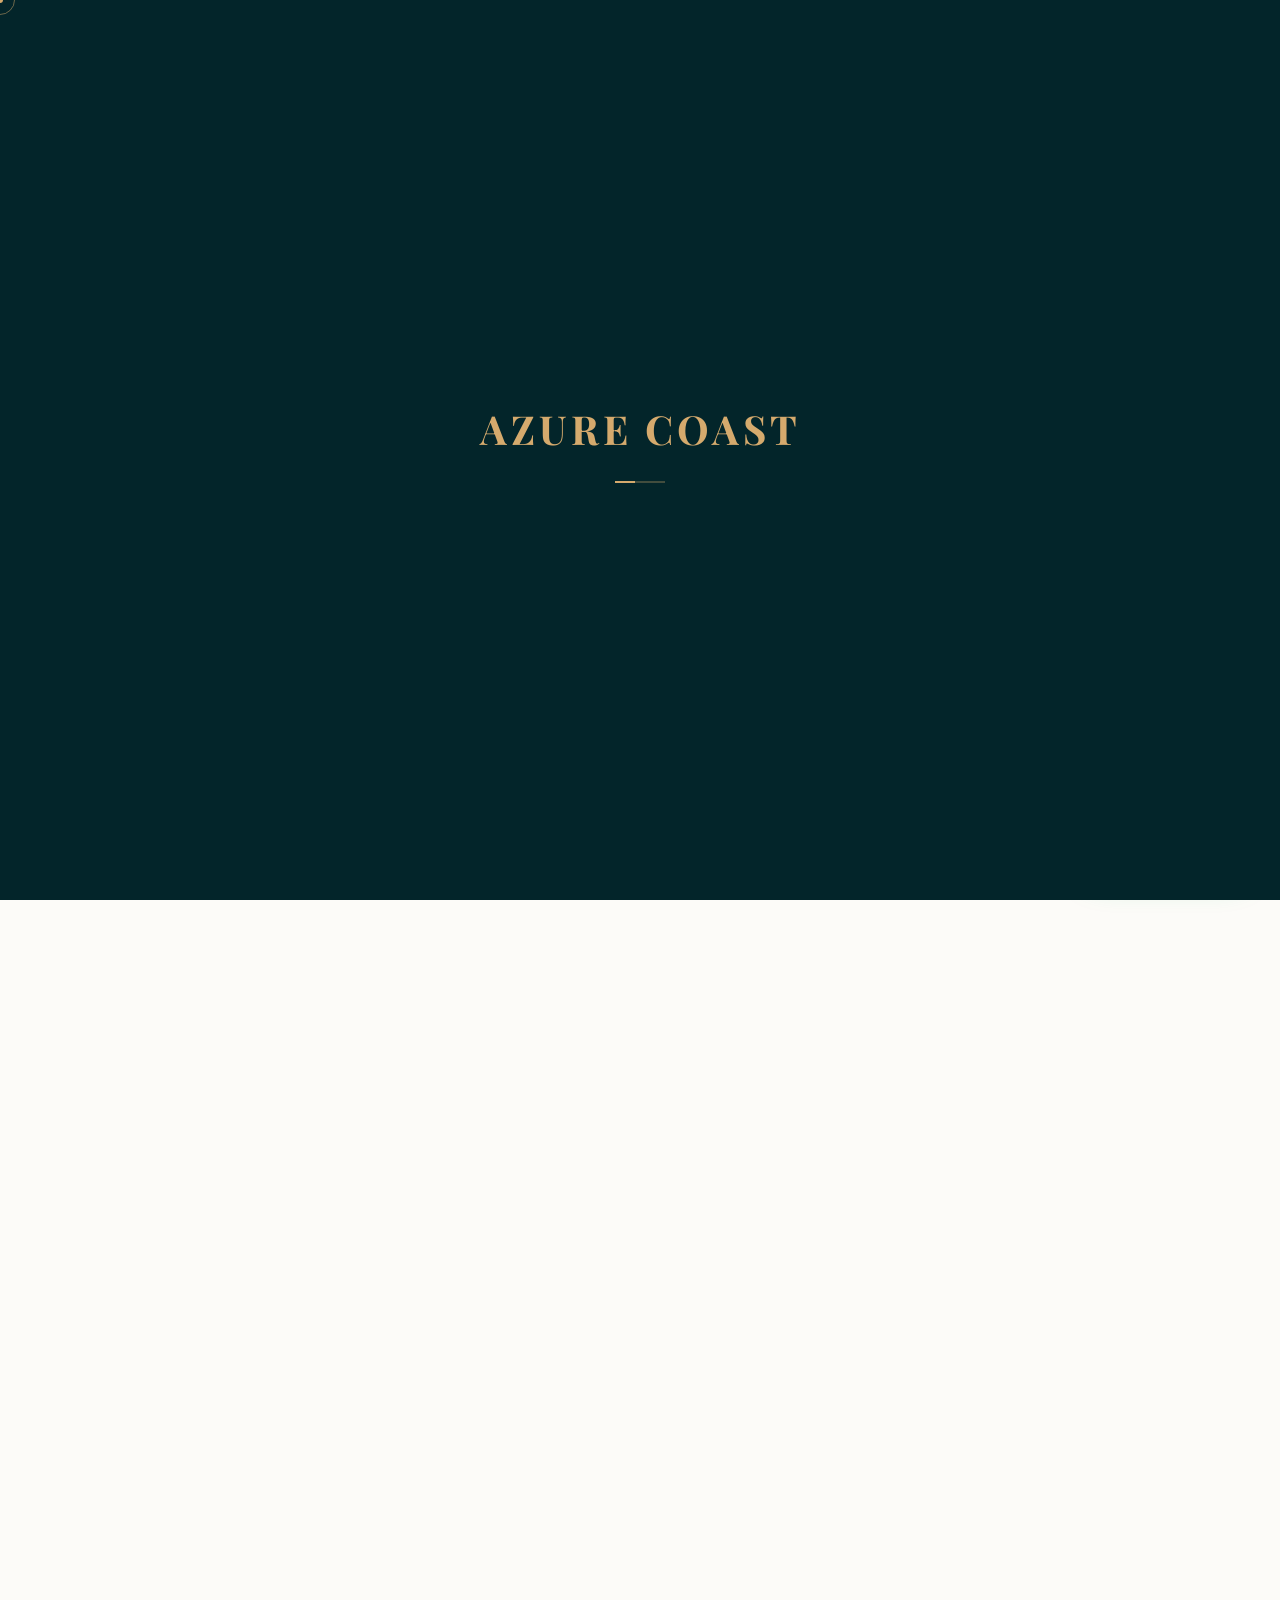
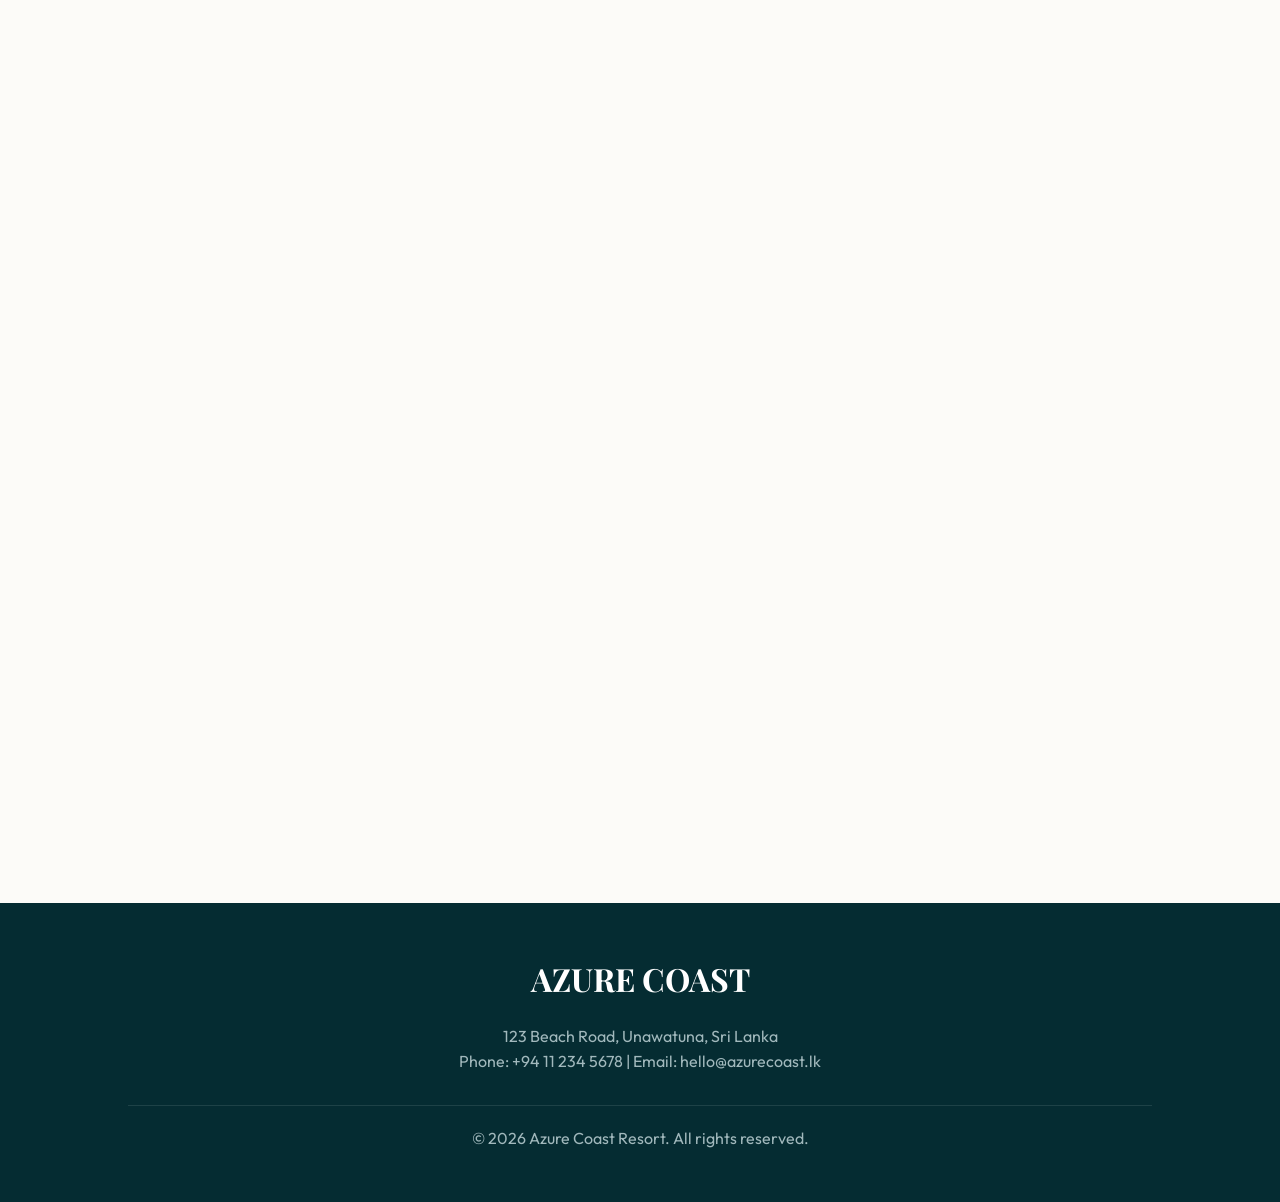
==== index.html @ c419aaee "Initialize with static files at root" ====
<!DOCTYPE html>
<html lang="en">

<head>
    <meta charset="UTF-8">
    <meta name="viewport" content="width=device-width, initial-scale=1.0">
    <title>Azure Coast Resort | Luxury Beach Hotel Sri Lanka | Best Resort in Unawatuna</title>
    <meta name="description"
        content="Experience ultimate luxury at Azure Coast Resort, a premier beach hotel in Sri Lanka. Stunning ocean views, fine dining, and world-class hospitality in Unawatuna. Book your dream vacation today.">
    <meta name="keywords"
        content="beach hotel Sri Lanka, luxury resort Unawatuna, Sri Lanka beach holiday, Azure Coast Resort, boutique hotel Sri Lanka, best hotel near Galle">
    <link rel="canonical" href="https://azurecoast.lk/index.html">

    <!-- Open Graph / Facebook -->
    <meta property="og:type" content="website">
    <meta property="og:url" content="https://azurecoast.lk/">
    <meta property="og:title" content="Azure Coast Resort | Luxury Beach Hotel Sri Lanka">
    <meta property="og:description"
        content="Experience ultimate luxury at Azure Coast Resort. Stunning ocean views, fine dining, and world-class hospitality in Unawatuna.">
    <meta property="og:image" content="https://azurecoast.lk/images/hero.png">

    <!-- Twitter -->
    <meta property="twitter:card" content="summary_large_image">
    <meta property="twitter:url" content="https://azurecoast.lk/">
    <meta property="twitter:title" content="Azure Coast Resort | Luxury Beach Hotel Sri Lanka">
    <meta property="twitter:description"
        content="Experience ultimate luxury at Azure Coast Resort. Stunning ocean views, fine dining, and world-class hospitality in Unawatuna.">
    <meta property="twitter:image" content="https://azurecoast.lk/images/hero.png">

    <link rel="stylesheet" href="css/index.css">

    <!-- Structured Data (JSON-LD) -->
    <script type="application/ld+json">
    {
      "@context": "https://schema.org",
      "@type": "Hotel",
      "name": "Azure Coast Resort",
      "description": "A premier luxury beach hotel in Unawatuna, Sri Lanka offering stunning ocean views and world-class dining.",
      "image": "https://azurecoast.lk/images/hero.png",
      "address": {
        "@type": "PostalAddress",
        "streetAddress": "123 Beach Road",
        "addressLocality": "Unawatuna",
        "addressRegion": "South",
        "postalCode": "80600",
        "addressCountry": "LK"
      },
      "geo": {
        "@type": "GeoCoordinates",
        "latitude": 6.0142,
        "longitude": 80.2486
      },
      "url": "https://azurecoast.lk",
      "telephone": "+94112345678",
      "starRating": {
        "@type": "Rating",
        "ratingValue": "5"
      }
    }
    </script>
</head>

<body>
    <!-- Premium Preloader -->
    <div id="preloader"
        style="position: fixed; top: 0; left: 0; width: 100%; height: 100%; background: var(--primary); z-index: 9999; display: flex; justify-content: center; align-items: center; transition: opacity 0.8s ease-out;">
        <div style="text-align: center;">
            <h2 class="serif"
                style="color: var(--secondary); font-size: 2.5rem; letter-spacing: 4px; animation: pulse 2s infinite;">
                AZURE COAST</h2>
            <div
                style="width: 50px; height: 2px; background: rgba(213, 170, 109, 0.3); margin: 20px auto; position: relative; overflow: hidden;">
                <div
                    style="position: absolute; top: 0; left: 0; height: 100%; width: 20px; background: var(--secondary); animation: slide 1.5s infinite ease-in-out;">
                </div>
            </div>
        </div>
    </div>

    <!-- Custom Cursor -->
    <div class="cursor-dot"></div>
    <div class="cursor-outline"></div>

    <nav id="navbar">
        <a href="index.html" class="logo">AZURE COAST</a>
        <ul class="nav-links">
            <li><a href="index.html">Home</a></li>
            <li><a href="index.html#about">About</a></li>
            <li><a href="rooms.html">Rooms</a></li>
            <li><a href="menu.html">Dining</a></li>
            <li><a href="index.html#gallery">Gallery</a></li>
            <li><a href="index.html#reviews">Reviews</a></li>
            <li><a href="index.html#faq">FAQ</a></li>
            <li><a href="index.html#contact">Contact</a></li>
        </ul>
        <div class="menu-btn">
            <span></span>
            <span></span>
            <span></span>
        </div>
        <a href="#contact" class="btn btn-primary" style="padding: 10px 25px; font-size: 0.8rem;">Book Now</a>
    </nav>

    <section id="home" class="hero">
        <p>Welcome to Paradise</p>
        <h1>Unforgettable Sri Lankan Escape</h1>
        <p>Discover the perfect blend of modern luxury and tropical serenity on the pristine shores of the Indian Ocean.
        </p>
        <div class="hero-btns">
            <a href="#about" class="btn btn-primary btn-pulse">Explore More</a>
        </div>
    </section>

    <!-- Special Offers Section -->
    <section id="offers-section" style="background: white; display: none;">
        <div class="section-title">
            <h2>Exclusive Packages</h2>
            <p style="color:var(--secondary); font-weight:600; text-transform:uppercase; letter-spacing:2px;">Special
                deals for your perfect stay</p>
        </div>
        <div id="dynamic-offers"
            style="display: grid; grid-template-columns: repeat(auto-fit, minmax(300px, 1fr)); gap: 30px;">
            <!-- Offers loaded via JS -->
        </div>
    </section>

    <section id="about" class="reveal">
        <div class="section-title">
            <p>Our Story</p>
            <h2>Bespoke Coastal Luxury</h2>
        </div>
        <div class="about-grid">
            <div class="about-image reveal-left">
                <img src="images/hero.png" alt="Azure Coast Resort Exterior" class="hover-scale">
            </div>
            <div class="about-content reveal-right">
                <h3>A Sanctuary of Calm</h3>
                <p>Nestled along the golden sands of Sri Lanka's southern coastline, Azure Coast Resort offers a unique
                    escape where every moment is curated for your comfort. From our infinity pools that merge with the
                    horizon to our world-class spa treatments, we redefine the tropical getaway.</p>
                <br>
                <p>Whether you're seeking a romantic retreat or a family adventure, our resort provides the perfect
                    backdrop for memories that last a lifetime.</p>
                <br>
                <a href="#" class="btn btn-primary">Learn Our History</a>
            </div>
        </div>
    </section>

    <section id="rooms" class="reveal" style="background: #fdfaf7;">
        <div class="section-title">
            <p>Your Private Oasis</p>
            <h2>Luxury Accommodations</h2>
        </div>
        <div class="rooms-container" id="dynamic-rooms">
            <div class="room-card">
                <div class="room-img" style="background-image: url('images/suite.png');"></div>
                <div class="room-info">
                    <span class="room-price">From $250 / Night</span>
                    <h4>Ocean View Suite</h4>
                    <p>Wake up to panoramic views of the Indian Ocean from your private balcony.</p>
                    <br>
                    <a href="rooms.html" class="btn btn-primary" style="padding: 10px 20px; font-size: 0.7rem;">Explore
                        Suites</a>
                </div>
            </div>
            <div class="room-card">
                <div class="room-img" style="background-image: url('images/villa.png');"></div>
                <div class="room-info">
                    <span class="room-price">From $650 / Night</span>
                    <h4>Azure Family Villa</h4>
                    <p>Perfect for families, featuring a private pool and direct beach access.</p>
                    <br>
                    <a href="rooms.html" class="btn btn-primary" style="padding: 10px 20px; font-size: 0.7rem;">Explore
                        Suites</a>
                </div>
            </div>
            <div class="room-card">
                <div class="room-img" style="background-image: url('images/cabana.png');"></div>
                <div class="room-info">
                    <span class="room-price">From $400 / Night</span>
                    <h4>Honeymoon Cabana</h4>
                    <p>Our most romantic setting, tucked away in the palm grove with an outdoor spa.</p>
                    <br>
                    <a href="rooms.html" class="btn btn-primary" style="padding: 10px 20px; font-size: 0.7rem;">Explore
                        Suites</a>
                </div>
            </div>
        </div>
    </section>

    <section id="dining" class="reveal">
        <div class="section-title">
            <p>Taste the Tropics</p>
            <h2>Culinary Journey</h2>
        </div>
        <div class="about-grid">
            <div class="about-content reveal-left">
                <h3>Authentic Sri Lankan Flavors</h3>
                <p>Our kitchen is a celebration of the island's rich spice heritage. Each dish is prepared using
                    traditional recipes passed down through generations, using only the freshest local ingredients.</p>
                <br>
                <div class="dining-lists">
                    <div>
                        <h4 style="color: var(--secondary); margin-bottom: 10px;">Signature Dishes</h4>
                        <ul style="list-style: none; font-size: 0.9rem;">
                            <li style="margin-bottom: 8px;">• Jaffna Crab Curry</li>
                            <li style="margin-bottom: 8px;">• Traditional Rice & Curry</li>
                            <li style="margin-bottom: 8px;">• Fresh Lagoon Prawns</li>
                        </ul>
                    </div>
                    <div>
                        <h4 style="color: var(--secondary); margin-bottom: 10px;">Classic Favorites</h4>
                        <ul style="list-style: none; font-size: 0.9rem;">
                            <li style="margin-bottom: 8px;">• Egg Hoppers (Aappa)</li>
                            <li style="margin-bottom: 8px;">• Pol Sambol & Roast Paan</li>
                            <li style="margin-bottom: 8px;">• Wattalappam Dessert</li>
                        </ul>
                    </div>
                </div>
                <a href="menu.html" class="btn btn-primary">Explore Full Menu</a>
            </div>
            <div class="about-image reveal-right">
                <img src="images/food.png" alt="Traditional Sri Lankan Food" class="dining-img hover-scale">
            </div>
        </div>
    </section>

    <!-- Reviews Section -->
    <section id="reviews" class="reveal" style="background: #fff;">
        <div class="section-title">
            <p>Guest Stories</p>
            <h2>What Our Guests Say</h2>
        </div>
        <div id="dynamic-reviews"
            style="display: grid; grid-template-columns: repeat(auto-fit, minmax(300px, 1fr)); gap: 30px; margin-bottom: 50px;">
            <div
                style="background: #f8f9fa; padding: 40px; border-radius: 20px; border-left: 5px solid var(--secondary);">
                <div style="color: var(--secondary); margin-bottom: 15px;">⭐⭐⭐⭐⭐</div>
                <p style="font-style: italic; margin-bottom: 20px;">"The best beach holiday we've ever had. The food was
                    incredible, especially the Jaffna crab curry. The staff treated us like royalty!"</p>
                <div style="display: flex; align-items: center; gap: 15px;">
                    <div style="width: 50px; height: 50px; background: #ddd; border-radius: 50%;"></div>
                    <div>
                        <h5 style="color: var(--primary);">Sarah Jenkins</h5>
                        <small>United Kingdom</small>
                    </div>
                </div>
            </div>
            <div
                style="background: #f8f9fa; padding: 40px; border-radius: 20px; border-left: 5px solid var(--secondary);">
                <div style="color: var(--secondary); margin-bottom: 15px;">⭐⭐⭐⭐⭐</div>
                <p style="font-style: italic; margin-bottom: 20px;">"Absolute paradise. The Honeymoon Cabana was so
                    private and beautiful. We woke up to the sound of waves every morning. Highly recommended!"</p>
                <div style="display: flex; align-items: center; gap: 15px;">
                    <div style="width: 50px; height: 50px; background: #ddd; border-radius: 50%;"></div>
                    <div>
                        <h5 style="color: var(--primary);">Anura & Dilini</h5>
                        <small>Sri Lanka</small>
                    </div>
                </div>
            </div>
            <div
                style="background: #f8f9fa; padding: 40px; border-radius: 20px; border-left: 5px solid var(--secondary);">
                <div style="color: var(--secondary); margin-bottom: 15px;">⭐⭐⭐⭐⭐</div>
                <p style="font-style: italic; margin-bottom: 20px;">"Professional service and stunning views. The
                    infinity pool is out of this world. We will definitely be coming back next year."</p>
                <div style="display: flex; align-items: center; gap: 15px;">
                    <div style="width: 50px; height: 50px; background: #ddd; border-radius: 50%;"></div>
                    <div>
                        <h5 style="color: var(--primary);">Markus Weber</h5>
                        <small>Germany</small>
                    </div>
                </div>
            </div>
        </div>

        <div
            style="max-width: 600px; margin: 0 auto; background: #f8f9fa; padding: 40px; border-radius: 20px; box-shadow: 0 10px 30px rgba(0,0,0,0.05);">
            <h3 style="text-align: center; color: var(--primary); margin-bottom: 20px;">Share Your Experience</h3>
            <form id="review-form" style="display: flex; flex-direction: column; gap: 15px;">
                <input type="text" id="rev_name" placeholder="Your Name"
                    style="padding: 15px; border-radius: 10px; border: 1px solid #ddd;" required>
                <input type="text" id="rev_country" placeholder="Your Country"
                    style="padding: 15px; border-radius: 10px; border: 1px solid #ddd;" required>
                <textarea id="rev_text" placeholder="Write your review here..."
                    style="padding: 15px; border-radius: 10px; border: 1px solid #ddd; height: 100px;"
                    required></textarea>
                <button type="submit" class="btn btn-primary" style="align-self: flex-start;">Submit Review</button>
            </form>
        </div>
    </section>

    <section id="experiences" class="reveal" style="background: #f1f5f9;">
        <div class="section-title">
            <p>Beyond the Shore</p>
            <h2>Island Experiences</h2>
        </div>
        <div style="display: grid; grid-template-columns: repeat(auto-fit, minmax(250px, 1fr)); gap: 20px;">
            <div class="stagger-item"
                style="background: white; padding: 30px; border-radius: 20px; text-align: center; box-shadow: 0 10px 30px rgba(0,0,0,0.05);">
                <div class="float-element" style="font-size: 3rem; margin-bottom: 10px;">🐋</div>
                <h4 style="font-family: 'Playfair Display', serif; color: var(--primary); margin-bottom: 10px;">Whale
                    Watching</h4>
                <p>Set sail into the deep blue to witness the majestic blue whales in their natural habitat.</p>
            </div>
            <div class="stagger-item"
                style="background: white; padding: 30px; border-radius: 20px; text-align: center; box-shadow: 0 10px 30px rgba(0,0,0,0.05);">
                <div class="float-element" style="font-size: 3rem; margin-bottom: 10px;" style="animation-delay: 0.5s;">
                    🐢</div>
                <h4 style="font-family: 'Playfair Display', serif; color: var(--primary); margin-bottom: 10px;">Turtle
                    Conservation</h4>
                <p>Visit our nearby sanctuary and participate in the release of baby turtles into the ocean.</p>
            </div>
            <div class="stagger-item"
                style="background: white; padding: 30px; border-radius: 20px; text-align: center; box-shadow: 0 10px 30px rgba(0,0,0,0.05);">
                <div class="float-element" style="font-size: 3rem; margin-bottom: 10px;" style="animation-delay: 1s;">🧘
                </div>
                <h4 style="font-family: 'Playfair Display', serif; color: var(--primary); margin-bottom: 10px;">Daily
                    Yoga & Spa</h4>
                <p>Rejuvenate your mind and body with sunrise yoga on the beach and Ayurvedic spa treatments.</p>
            </div>
            <div class="stagger-item"
                style="background: white; padding: 30px; border-radius: 20px; text-align: center; box-shadow: 0 10px 30px rgba(0,0,0,0.05);">
                <div class="float-element" style="font-size: 3rem; margin-bottom: 10px;" style="animation-delay: 1.5s;">
                    🏄</div>
                <h4 style="font-family: 'Playfair Display', serif; color: var(--primary); margin-bottom: 10px;">Surfing
                    School</h4>
                <p>Learn to ride the waves of Unawatuna with our professional surf instructors.</p>
            </div>
        </div>
    </section>

    <section id="gallery" class="reveal">
        <div class="section-title">
            <p>Visual Journey</p>
            <h2>Resort Gallery</h2>
        </div>
        <div class="gallery-grid" id="dynamic-gallery">
            <div class="gallery-item"><img src="images/hero.png" alt="Azure Coast Resort Entrance"></div>
            <div class="gallery-item"><img src="images/suite.png" alt="Luxury Ocean View Suite Interior"></div>
            <div class="gallery-item"><img src="images/food.png" alt="Exquisite Dining Experience"></div>
            <div class="gallery-item"><img src="images/villa.png" alt="Family Villa with Private Pool"></div>
            <div class="gallery-item"><img src="images/cabana.png" alt="Honeymoon Cabana at Sunset"></div>
            <div class="gallery-item"
                style="background: var(--primary); display: flex; align-items: center; justify-content: center; border-radius: 10px; color: white; text-align: center; padding: 20px;">
                <div>
                    <h4 style="margin-bottom: 10px;">More Moments</h4>
                    <p style="font-size: 0.8rem;">Follow us on Instagram for daily updates</p>
                    <br>
                    <a href="#" class="btn btn-primary" style="padding: 10px 20px; font-size: 0.7rem;">@azurecoast</a>
                </div>
            </div>
        </div>
    </section>

    <section id="faq" class="reveal" style="background: #fdfaf7;">
        <div class="section-title">
            <p>Common Questions</p>
            <h2>Find Your Answers</h2>
        </div>
        <div class="faq-container" style="max-width: 800px; margin: 0 auto;">
            <div class="faq-item">
                <div class="faq-question">What is the check-in and check-out time?</div>
                <div class="faq-answer">Check-in time is from 2:00 PM, and check-out time is until 12:00 PM. Early
                    check-in or late check-out is subject to availability.</div>
            </div>
            <div class="faq-item">
                <div class="faq-question">Does the hotel provide airport transfers?</div>
                <div class="faq-answer">Yes, we provide luxury airport transfers from Bandaranaike International Airport
                    (BIA). Please contact us with your flight details to arrange a pickup.</div>
            </div>
            <div class="faq-item">
                <div class="faq-question">Are there any vegetarian/vegan options in the menu?</div>
                <div class="faq-answer">Absolutely! Our menu features a wide variety of authentic Sri Lankan vegetarian
                    and vegan dishes prepared with fresh local ingredients.</div>
            </div>
            <div class="faq-item">
                <div class="faq-question">Is the resort kid-friendly?</div>
                <div class="faq-answer">Yes, we are very family-oriented. Our Family Villa is perfect for kids, and we
                    offer a range of activities and kids' menus.</div>
            </div>
        </div>
    </section>

    <section id="location" class="reveal">
        <div class="section-title">
            <p>How to Reach Us</p>
            <h2>Our Location</h2>
        </div>
        <div class="map-container"
            style="border-radius: 20px; overflow: hidden; height: 400px; box-shadow: 0 10px 30px rgba(0,0,0,0.1);">
            <iframe
                src="https://www.google.com/maps/embed?pb=!1m18!1m12!1m3!1d15873.344403603417!2d80.24075459385966!3d6.014264654313271!2m3!1f0!2f0!3f0!3m2!1i1024!2i768!4f13.1!3m3!1m2!1s0x3ae172f3a61f52d9%3A0x6b499e19d20c58e4!2sUnawatuna%20Beach!5e0!3m2!1sen!2slk!4v1710594248542!5m2!1sen!2slk"
                width="100%" height="100%" style="border:0;" allowfullscreen="" loading="lazy"
                referrerpolicy="no-referrer-when-downgrade">
            </iframe>
        </div>
    </section>

    <section id="contact" class="reveal" style="background: var(--primary); color: white;">
        <div class="section-title">
            <p style="color: var(--accent);">Get In Touch</p>
            <h2 style="color: white;">Plan Your Stay</h2>
        </div>
        <div style="max-width: 600px; margin: 0 auto;">
            <form id="contact-form" style="display: flex; flex-direction: column; gap: 20px;">
                <input type="text" id="contact_name" placeholder="Full Name"
                    style="padding: 15px; border-radius: 10px; border: none;" required>
                <input type="email" id="contact_email" placeholder="Email Address"
                    style="padding: 15px; border-radius: 10px; border: none;" required>
                <select id="contact_room" style="padding: 15px; border-radius: 10px; border: none;">
                    <option value="">Select Room Type</option>
                    <option value="suite">Ocean View Suite</option>
                    <option value="penthouse">Panorama Penthouse</option>
                    <option value="deluxe">Garden Deluxe</option>
                </select>
                <textarea id="contact_message" placeholder="Special Requests"
                    style="padding: 15px; border-radius: 10px; border: none; height: 100px;"></textarea>
                <button type="submit" class="btn btn-primary">Send Inquiry</button>
            </form>
        </div>
    </section>

    <!-- Newsletter Section -->
    <section class="reveal" style="background: #064047; padding: 60px 10%; color: white; text-align: center;">
        <h2 style="font-family: 'Playfair Display', serif; font-size: 2.5rem; margin-bottom: 15px;">Subscribe for
            Updates</h2>
        <p style="color: #a1b8bc; margin-bottom: 30px;">Join our newsletter for exclusive offers, local events and more
            secret escapes.</p>
        <form id="newsletterForm"
            style="display: flex; justify-content: center; gap: 10px; max-width: 500px; margin: 0 auto; flex-wrap: wrap;">
            <input type="email" placeholder="Your Email Address" required
                style="flex-grow: 1; padding: 15px; border-radius: 5px; border: none; min-width: 250px;">
            <button type="submit" class="btn"
                style="background: var(--secondary); color: white; border: none; padding: 15px 30px; font-weight: bold; border-radius: 5px;">Subscribe</button>
        </form>
    </section>

    <footer style="padding: 50px 10%; background: #052c32; color: #a1b8bc; text-align: center;">
        <h3 class="serif" style="color: white; font-size: 2rem; margin-bottom: 20px;">AZURE COAST</h3>
        <p>123 Beach Road, Unawatuna, Sri Lanka</p>
        <p>Phone: +94 11 234 5678 | Email: hello@azurecoast.lk</p>
        <div style="margin-top: 30px; border-top: 1px solid rgba(255,255,255,0.1); padding-top: 20px;">
            <p>&copy; 2026 Azure Coast Resort. All rights reserved.</p>
        </div>
    </footer>

    <!-- WhatsApp Floating Button -->
    <a href="https://wa.me/94112345678" class="whatsapp-btn" target="_blank" aria-label="Chat on WhatsApp">
        <svg viewBox="0 0 448 512" width="25" height="25" fill="white">
            <path
                d="M380.9 97.1C339 55.1 283.2 32 223.9 32c-122.4 0-222 99.6-222 222 0 39.1 10.2 77.3 29.6 111L0 480l117.7-30.9c32.4 17.7 68.9 27 106.1 27h.1c122.3 0 224.1-99.6 224.1-222 0-59.3-25.2-115-67.1-157zm-157 341.6c-33.2 0-65.7-8.9-94-25.7l-6.7-4-69.8 18.3L72 359.2l-4.4-7c-18.5-29.4-28.2-63.3-28.2-98.2 0-101.7 82.8-184.5 184.6-184.5 49.3 0 95.6 19.2 130.4 54.1 34.8 34.9 56.2 81.2 56.1 130.5 0 101.8-84.9 184.6-186.6 184.6zm101.2-138.2c-5.5-2.8-32.8-16.2-37.9-18-5.1-1.9-8.8-2.8-12.5 2.8-3.7 5.6-14.3 18-17.6 21.8-3.2 3.7-6.5 4.2-12 1.4-5.5-2.8-23.2-8.5-44.2-27.2-16.4-14.6-27.4-32.7-30.6-38.2-3.2-5.6-.3-8.6 2.5-11.3 2.5-2.5 5.6-6.5 8.3-9.7 2.8-3.3 3.7-5.6 5.5-9.3 1.8-3.7 .9-6.9-.5-9.7-1.4-2.8-12.5-30.1-17.1-41.2-4.5-10.8-9.1-9.3-12.5-9.5-3.2-.2-6.9-.2-10.6-.2-3.7 0-9.7 1.4-14.8 6.9-5.1 5.6-19.4 19-19.4 46.3 0 27.3 19.9 53.7 22.6 57.4 2.8 3.7 39.1 59.7 94.8 83.8 13.2 5.8 23.5 9.2 31.6 11.8 13.3 4.2 25.4 3.6 35 2.2 10.7-1.6 32.8-13.4 37.4-26.4 4.6-13 4.6-24.1 3.2-26.4-1.3-2.5-5-3.9-10.5-6.6z" />
        </svg>
        <span>Chat with Us</span>
    </a>

    <script src="js/index.js?v=2.0"></script>
</body>

</html>
---- css/index.css ----
@import url('https://fonts.googleapis.com/css2?family=Outfit:wght@300;400;600;700&family=Playfair+Display:ital,wght@0,400;0,700;1,400&display=swap');

:root {
    --primary: #03252a;
    /* Richer Dark Teal */
    --secondary: #d5aa6d;
    /* Premium Gold */
    --accent: #f2ebd9;
    /* Warm Champagne */
    --text-dark: #19272b;
    --text-light: #ffffff;
    --background: #fcfbf8;
    --glass: rgba(255, 255, 255, 0.1);
    --transition: all 0.6s cubic-bezier(0.25, 1, 0.35, 1);
    --ease-out: cubic-bezier(0.34, 1.56, 0.64, 1);
}

/* Custom Selection / Scrollbar */
::selection {
    background: var(--secondary);
    color: #fff;
}

::-webkit-scrollbar {
    width: 10px;
}

::-webkit-scrollbar-track {
    background: var(--background);
}

::-webkit-scrollbar-thumb {
    background: var(--primary);
    border-radius: 5px;
}

::-webkit-scrollbar-thumb:hover {
    background: var(--secondary);
}

* {
    margin: 0;
    padding: 0;
    box-sizing: border-box;
}

body {
    font-family: 'Outfit', sans-serif;
    line-height: 1.6;
    color: var(--text-dark);
    background-color: var(--background);
    overflow-x: hidden;
}

h1,
h2,
h3,
.serif {
    font-family: 'Playfair Display', serif;
}

/* Navigation */
nav {
    position: fixed;
    top: 0;
    width: 100%;
    padding: 20px 50px;
    display: flex;
    justify-content: space-between;
    align-items: center;
    z-index: 1000;
    transition: var(--transition);
}

nav.scrolled {
    background: rgba(255, 255, 255, 0.85);
    backdrop-filter: blur(15px);
    -webkit-backdrop-filter: blur(15px);
    box-shadow: 0 5px 30px rgba(0, 0, 0, 0.05);
    padding: 15px 50px;
}

.logo {
    font-size: 1.8rem;
    font-weight: 700;
    color: var(--text-light);
    text-decoration: none;
    letter-spacing: 2px;
}

nav.scrolled .logo {
    color: var(--primary);
}

.nav-links {
    display: flex;
    gap: 30px;
    list-style: none;
}

.nav-links a {
    text-decoration: none;
    color: var(--text-light);
    font-weight: 500;
    font-size: 0.9rem;
    text-transform: uppercase;
    letter-spacing: 1px;
    transition: var(--transition);
}

nav.scrolled .nav-links a {
    color: var(--text-dark);
}

.nav-links a:hover {
    color: var(--secondary);
}

/* Hero Section */
.hero {
    height: 100vh;
    background: linear-gradient(rgba(0, 0, 0, 0.3), rgba(0, 0, 0, 0.3)), url('../images/hero.png');
    background-size: cover;
    background-position: center;
    display: flex;
    flex-direction: column;
    justify-content: center;
    align-items: center;
    text-align: center;
    color: white;
    padding: 0 20px;
}

.hero h1 {
    font-size: 5rem;
    margin-bottom: 20px;
    opacity: 0;
    transform: translateY(30px);
    animation: fadeInUp 1s forwards 0.5s;
}

.hero p {
    font-size: 1.5rem;
    margin-bottom: 30px;
    max-width: 700px;
    opacity: 0;
    transform: translateY(30px);
    animation: fadeInUp 1s forwards 0.8s;
}

.btn {
    padding: 15px 40px;
    border-radius: 50px;
    text-decoration: none;
    font-weight: 600;
    text-transform: uppercase;
    letter-spacing: 1px;
    transition: var(--transition);
    cursor: pointer;
    border: none;
}

.btn-primary {
    background: var(--secondary);
    color: white;
    position: relative;
    overflow: hidden;
    z-index: 1;
}

.btn-primary::before {
    content: '';
    position: absolute;
    top: 0;
    left: 0;
    width: 0;
    height: 100%;
    background: var(--primary);
    transition: var(--transition);
    z-index: -1;
    border-radius: 50px;
}

.btn-primary:hover {
    color: white;
    transform: translateY(-3px);
    box-shadow: 0 10px 25px rgba(213, 170, 109, 0.4);
}

.btn-primary:hover::before {
    width: 100%;
}

/* Sections */
section {
    padding: 100px 10%;
}

.section-title {
    text-align: center;
    margin-bottom: 60px;
}

.section-title h2 {
    font-size: 3rem;
    color: var(--primary);
    margin-bottom: 15px;
}

.section-title p {
    color: var(--secondary);
    font-weight: 600;
    text-transform: uppercase;
    letter-spacing: 2px;
}

/* Features/About */
.about-grid {
    display: grid;
    grid-template-columns: 1fr 1fr;
    gap: 50px;
    align-items: center;
}

.about-content h3 {
    font-size: 2.5rem;
    margin-bottom: 20px;
    color: var(--primary);
}

.about-image img {
    width: 100%;
    border-radius: 20px;
    box-shadow: 20px 20px 0 var(--accent);
}

/* Room Cards */
.rooms-container {
    display: grid;
    grid-template-columns: repeat(auto-fit, minmax(300px, 1fr));
    gap: 30px;
}

.room-card {
    background: white;
    border-radius: 20px;
    overflow: hidden;
    box-shadow: 0 10px 30px rgba(0, 0, 0, 0.05);
    transition: var(--transition);
}

.room-card:hover {
    transform: translateY(-10px);
    box-shadow: 0 20px 40px rgba(0, 0, 0, 0.1);
}

.room-img {
    height: 250px;
    background-size: cover;
    background-position: center;
}

.room-info {
    padding: 30px;
}

.room-info h4 {
    font-family: 'Playfair Display', serif;
    font-size: 1.5rem;
    margin-bottom: 10px;
    color: var(--primary);
}

.room-price {
    color: var(--secondary);
    font-weight: 700;
    font-size: 1.2rem;
    margin-bottom: 15px;
    display: block;
}

/* Mobile Navigation Toggle */
.menu-btn {
    display: none;
    flex-direction: column;
    gap: 5px;
    cursor: pointer;
    z-index: 2000;
}

.menu-btn span {
    width: 30px;
    height: 3px;
    background: var(--text-light);
    transition: var(--transition);
}

nav.scrolled .menu-btn span {
    background: var(--primary);
}

/* Responsive Styles */
@media (max-width: 992px) {
    nav {
        padding: 15px 30px;
    }

    .hero h1 {
        font-size: 3.5rem;
    }

    .about-grid {
        grid-template-columns: 1fr;
        gap: 30px;
    }

    .section-title h2 {
        font-size: 2.5rem;
    }

    .room-detail-card {
        grid-template-columns: 1fr;
        gap: 30px;
        direction: ltr !important;
    }

    .room-image-large img {
        height: 350px;
    }
}

@media (max-width: 768px) {
    .menu-btn {
        display: flex;
    }

    .nav-links {
        position: fixed;
        top: 0;
        right: -100%;
        width: 80%;
        height: 100vh;
        background: white;
        flex-direction: column;
        justify-content: center;
        align-items: center;
        transition: 0.5s cubic-bezier(0.4, 0, 0.2, 1);
        box-shadow: -10px 0 30px rgba(0, 0, 0, 0.1);
        z-index: 1500;
    }

    .nav-links.active {
        right: 0;
    }

    .nav-links li {
        margin: 15px 0;
    }

    .nav-links a {
        color: var(--text-dark) !important;
        font-size: 1.3rem;
    }

    nav .btn-primary {
        display: none;
    }

    .hero {
        padding: 0 15px;
    }

    .hero h1 {
        font-size: 2.5rem;
        word-wrap: break-word;
    }

    .hero p {
        font-size: 1rem;
        margin-bottom: 25px;
    }

    section {
        padding: 60px 20px;
    }

    .section-title {
        margin-bottom: 40px;
    }

    .section-title h2 {
        font-size: 2rem;
    }

    .about-image img {
        box-shadow: 10px 10px 0 var(--accent);
    }

    .about-content h3 {
        font-size: 1.8rem;
    }

    .rooms-container {
        grid-template-columns: 1fr;
    }

    .gallery-grid {
        grid-template-columns: repeat(auto-fit, minmax(180px, 1fr));
    }
}

@media (max-width: 480px) {
    .hero h1 {
        font-size: 2rem;
    }

    .section-title h2 {
        font-size: 1.8rem;
    }

    .btn {
        padding: 12px 30px;
        font-size: 0.9rem;
    }

    .gallery-grid {
        grid-template-columns: 1fr;
    }

    .room-img {
        height: 200px;
    }
}

/* Gallery Section */
.gallery-grid {
    display: grid;
    grid-template-columns: repeat(auto-fit, minmax(250px, 1fr));
    gap: 15px;
    margin-top: 30px;
}

.gallery-item {
    height: 250px;
    overflow: hidden;
    border-radius: 10px;
    cursor: pointer;
    transition: var(--transition);
}

.gallery-item img {
    width: 100%;
    height: 100%;
    object-fit: cover;
    transition: var(--transition);
}

.gallery-item:hover img {
    transform: scale(1.1);
}

/* FAQ Section */
.faq-item {
    background: white;
    padding: 20px;
    border-radius: 10px;
    margin-bottom: 15px;
    box-shadow: 0 5px 15px rgba(0, 0, 0, 0.05);
}

.faq-question {
    font-weight: 700;
    color: var(--primary);
    cursor: pointer;
    position: relative;
    padding-right: 30px;
}

.faq-question::after {
    content: var(--icon, '+');
    position: absolute;
    right: 0;
    top: 50%;
    transform: translateY(-50%);
    font-size: 1.5rem;
    color: var(--secondary);
    transition: var(--transition);
}

.faq-answer {
    max-height: 0;
    overflow: hidden;
    transition: var(--transition);
    opacity: 0;
}

.faq-item.active .faq-answer {
    max-height: 200px;
    margin-top: 15px;
    opacity: 1;
}

.faq-item.active .faq-question::after {
    color: var(--primary);
}

/* WhatsApp Floating Button */
.whatsapp-btn {
    position: fixed;
    bottom: 30px;
    right: 30px;
    background: #25d366;
    color: white;
    padding: 12px 25px;
    border-radius: 50px;
    display: flex;
    align-items: center;
    gap: 10px;
    text-decoration: none;
    box-shadow: 0 10px 30px rgba(37, 211, 102, 0.4);
    z-index: 999;
    transition: var(--transition);
}

.whatsapp-btn:hover {
    transform: translateY(-5px) scale(1.05);
    background: #128c7e;
}

.whatsapp-btn span {
    font-weight: 600;
    font-size: 0.9rem;
}

/* Dining Section Fixes */
.dining-lists {
    display: grid;
    grid-template-columns: 1fr 1fr;
    gap: 20px;
    margin-bottom: 20px;
}

@media (max-width: 550px) {
    .dining-lists {
        grid-template-columns: 1fr;
    }
}

/* Menu Grid Fix */
.menu-grid {
    display: grid;
    grid-template-columns: repeat(auto-fit, minmax(280px, 1fr));
    gap: 30px;
    margin-top: 40px;
}

.dining-img {
    width: 100%;
    border-radius: 20px;
    box-shadow: -20px 20px 0 var(--accent);
    transition: var(--transition);
}

@media (max-width: 768px) {
    .dining-img {
        box-shadow: -10px 10px 0 var(--accent);
    }
}

@media (max-width: 600px) {
    .whatsapp-btn span {
        display: none;
    }

    .whatsapp-btn {
        padding: 15px;
        right: 20px;
        bottom: 20px;
    }
}

/* --- Advanced Animations --- */

/* Keyframes */
@keyframes fadeInUp {
    from {
        opacity: 0;
        transform: translateY(30px);
    }

    to {
        opacity: 1;
        transform: translateY(0);
    }
}

@keyframes fadeInLeft {
    from {
        opacity: 0;
        transform: translateX(-50px);
    }

    to {
        opacity: 1;
        transform: translateX(0);
    }
}

@keyframes fadeInRight {
    from {
        opacity: 0;
        transform: translateX(50px);
    }

    to {
        opacity: 1;
        transform: translateX(0);
    }
}

@keyframes float {
    0% {
        transform: translateY(0px);
    }

    50% {
        transform: translateY(-15px);
    }

    100% {
        transform: translateY(0px);
    }
}

@keyframes pulse {
    0% {
        transform: scale(1);
        box-shadow: 0 0 0 0 rgba(212, 163, 115, 0.4);
    }

    70% {
        transform: scale(1.05);
        box-shadow: 0 0 0 15px rgba(212, 163, 115, 0);
    }

    100% {
        transform: scale(1);
        box-shadow: 0 0 0 0 rgba(212, 163, 115, 0);
    }
}

/* Scroll reveal variations */
.reveal {
    opacity: 0;
    transform: translateY(40px);
    transition: 0.8s cubic-bezier(0.22, 1, 0.36, 1);
}

.reveal-left {
    opacity: 0;
    transform: translateX(-50px);
    transition: 0.8s cubic-bezier(0.22, 1, 0.36, 1);
}

.reveal-right {
    opacity: 0;
    transform: translateX(50px);
    transition: 0.8s cubic-bezier(0.22, 1, 0.36, 1);
}

.reveal.active,
.reveal-left.active,
.reveal-right.active {
    opacity: 1;
    transform: translate(0, 0);
}

/* Micro-interactions */
.float-element {
    animation: float 4s ease-in-out infinite;
}

.hover-scale {
    transition: 0.8s cubic-bezier(0.25, 1, 0.35, 1);
}

.hover-scale:hover {
    transform: scale(1.08) rotate(1deg);
}

/* Staggered loading for grids */
.stagger-item {
    opacity: 0;
    transform: translateY(20px);
}

.stagger-item.active {
    animation: fadeInUp 0.6s forwards;
}

/* Button Pulse for Booking */
.btn-pulse {
    animation: pulse 2s infinite;
}

/* Smooth fade for images */
img {
    transition: filter 0.5s ease;
}

img:hover {
    filter: brightness(1.05);
}

@media (max-width: 768px) {
    .menu-grid {
        grid-template-columns: 1fr;
    }

    .rooms-hero h1,
    .menu-hero h1 {
        font-size: 2.2rem !important;
    }

    .menu-section {
        padding: 20px;
    }
}

/* --- Premium Preloader & Custom Cursor --- */

@keyframes slide {
    0% {
        left: -20px;
    }

    100% {
        left: 100%;
    }
}

body {
    cursor: none;
    /* Hide default cursor */
}

.cursor-dot {
    width: 6px;
    height: 6px;
    background: var(--secondary);
    position: fixed;
    border-radius: 50%;
    pointer-events: none;
    z-index: 10000;
    transform: translate(-50%, -50%);
    transition: width 0.2s, height 0.2s, background 0.2s;
}

.cursor-outline {
    width: 30px;
    height: 30px;
    border: 1px solid rgba(213, 170, 109, 0.5);
    position: fixed;
    border-radius: 50%;
    pointer-events: none;
    z-index: 9999;
    transform: translate(-50%, -50%);
    transition: width 0.2s, height 0.2s, background 0.2s;
    transition-timing-function: ease-out;
}

/* Hover effects for custom cursor */
a:hover~.cursor-outline,
button:hover~.cursor-outline,
.btn:hover~.cursor-outline,
.hover-scale:hover~.cursor-outline {
    width: 50px;
    height: 50px;
    border: 1px solid var(--secondary);
    background: rgba(213, 170, 109, 0.1);
}

@media (max-width: 768px) {
    body {
        cursor: auto;
        /* Show default cursor on mobile */
    }

    .cursor-dot,
    .cursor-outline {
        display: none;
    }
}
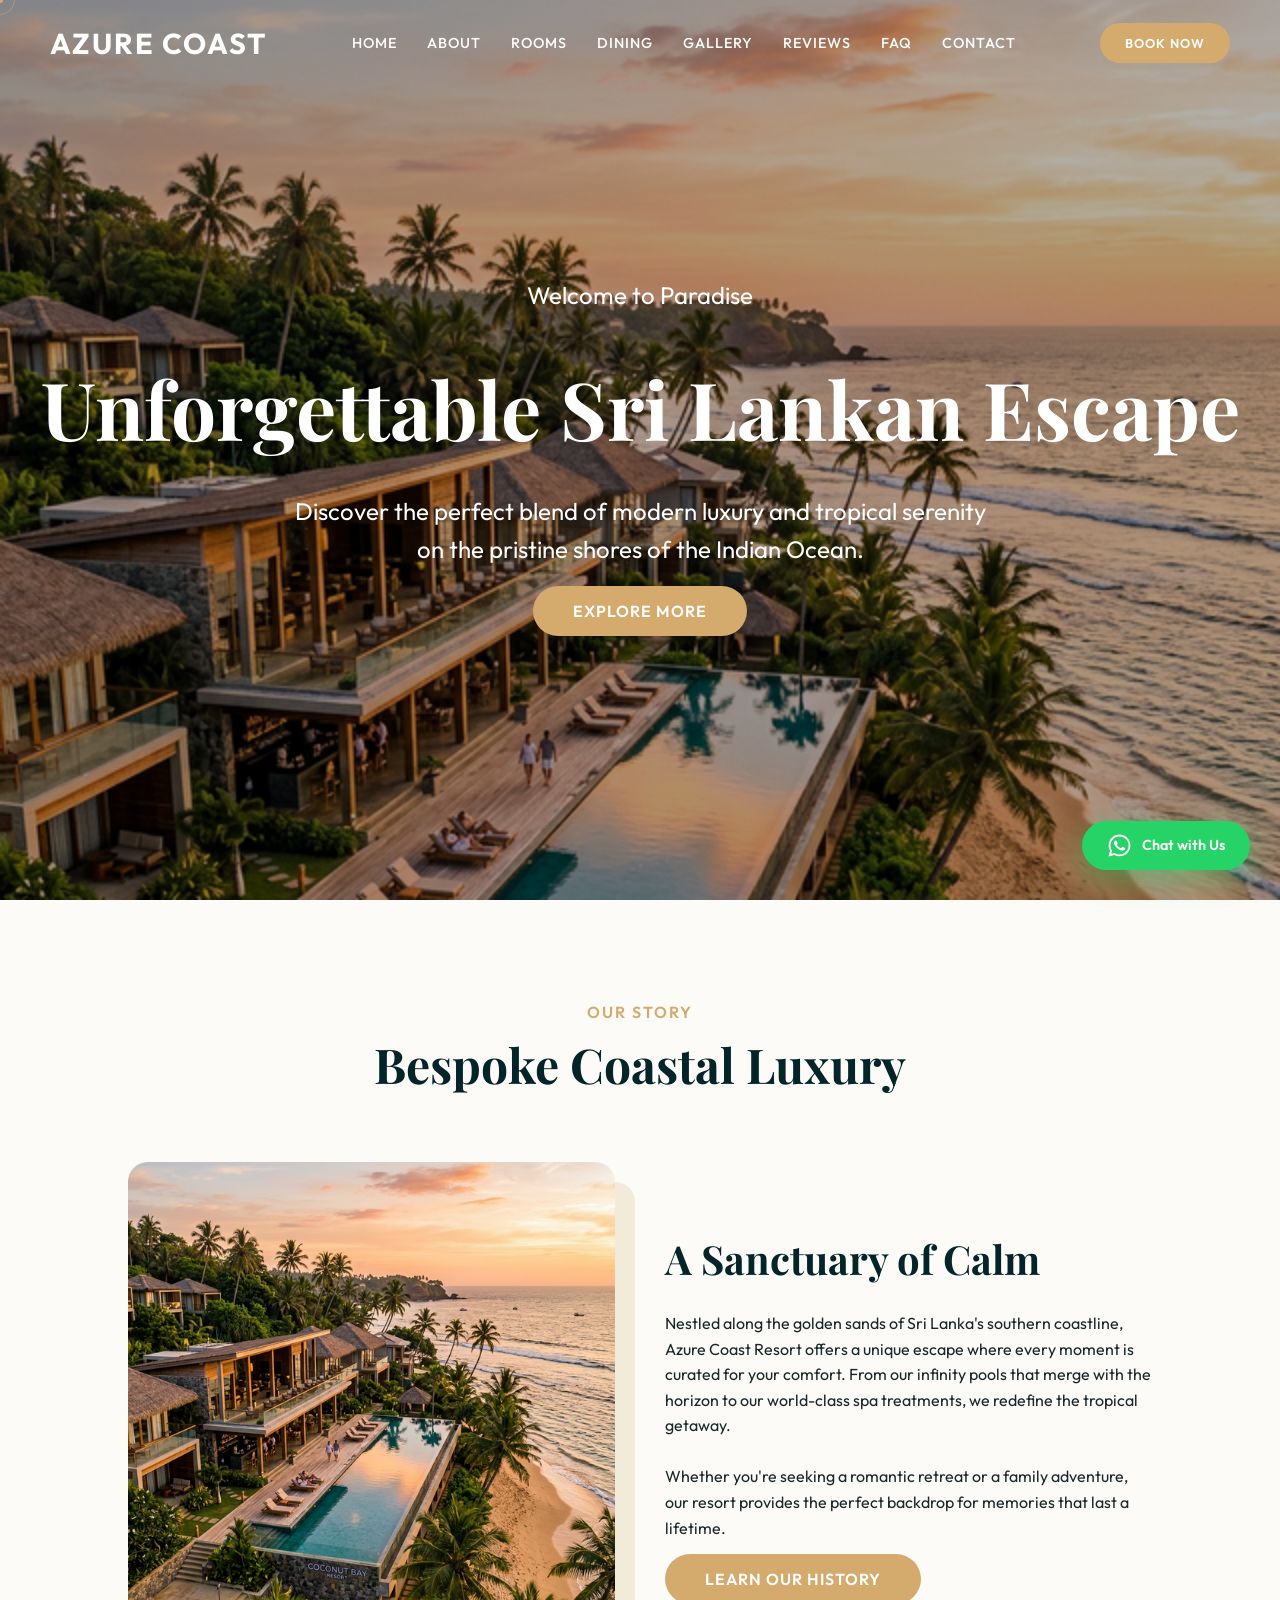
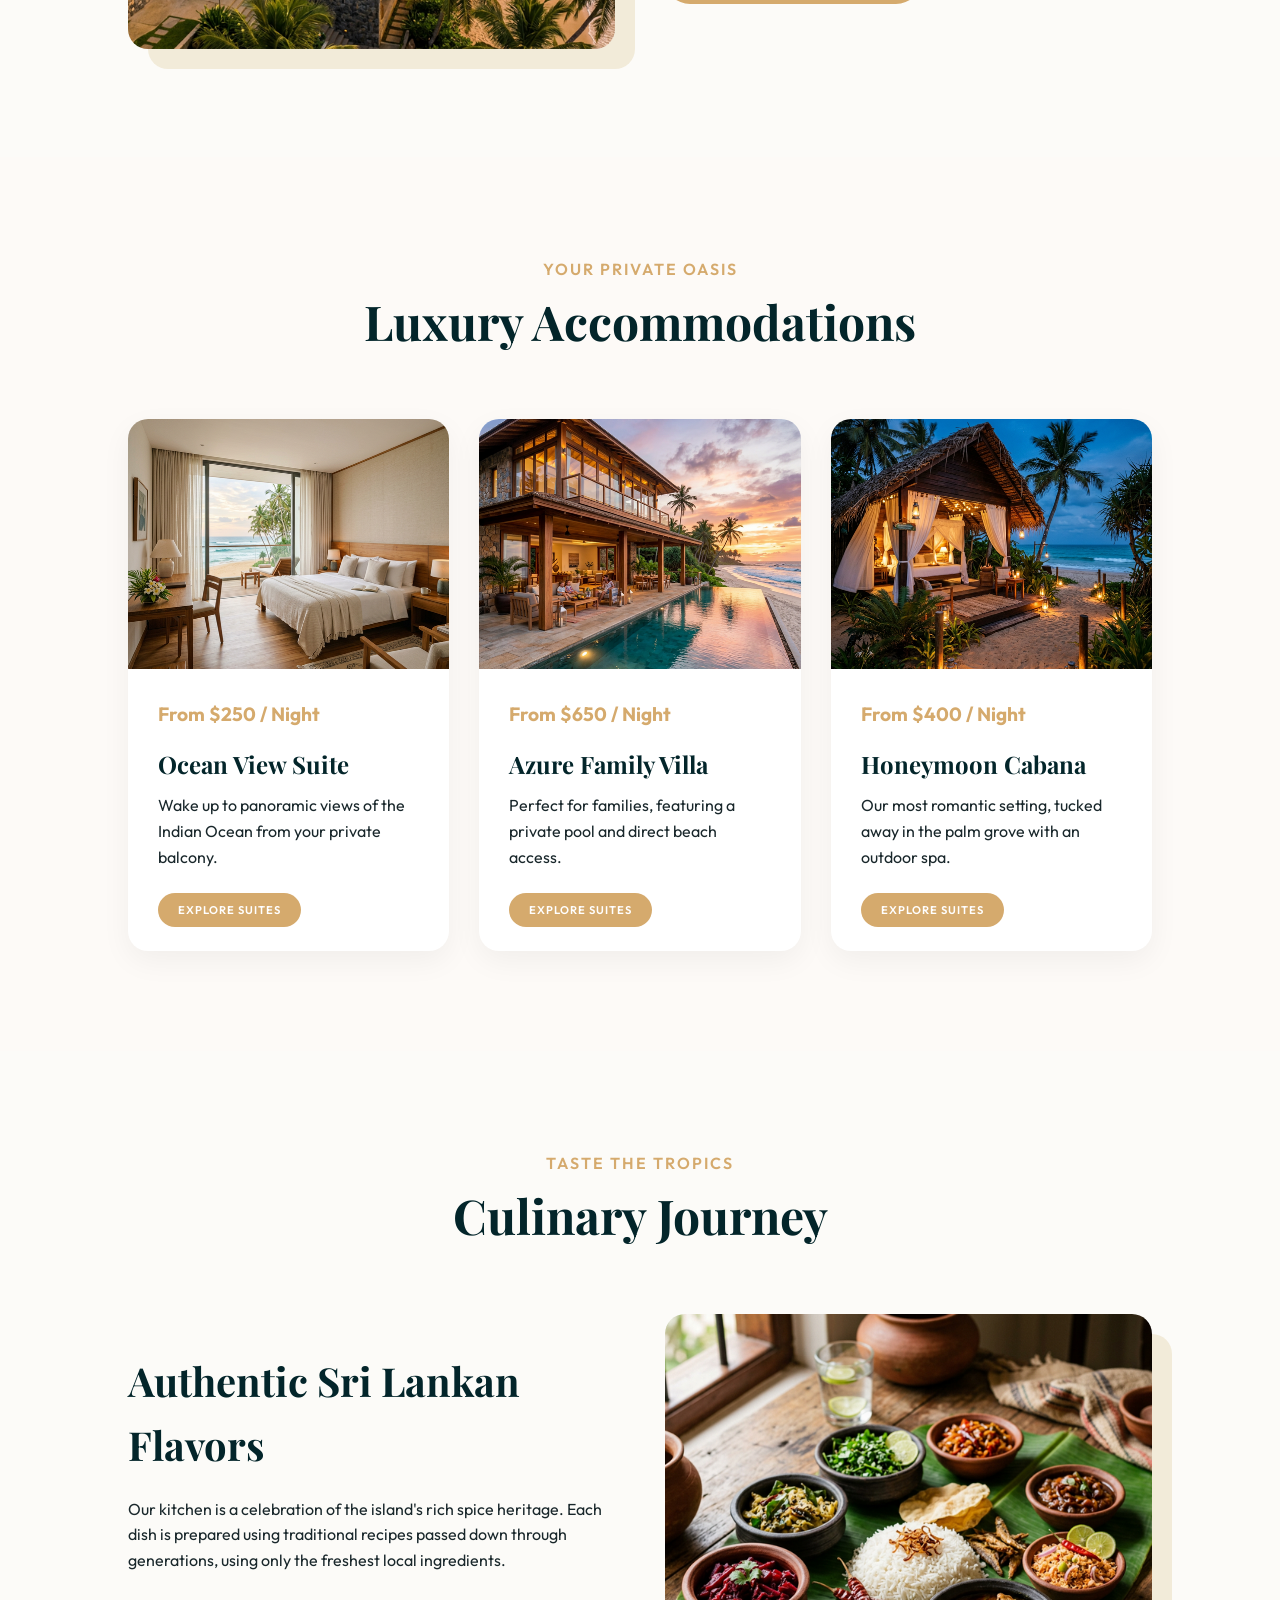
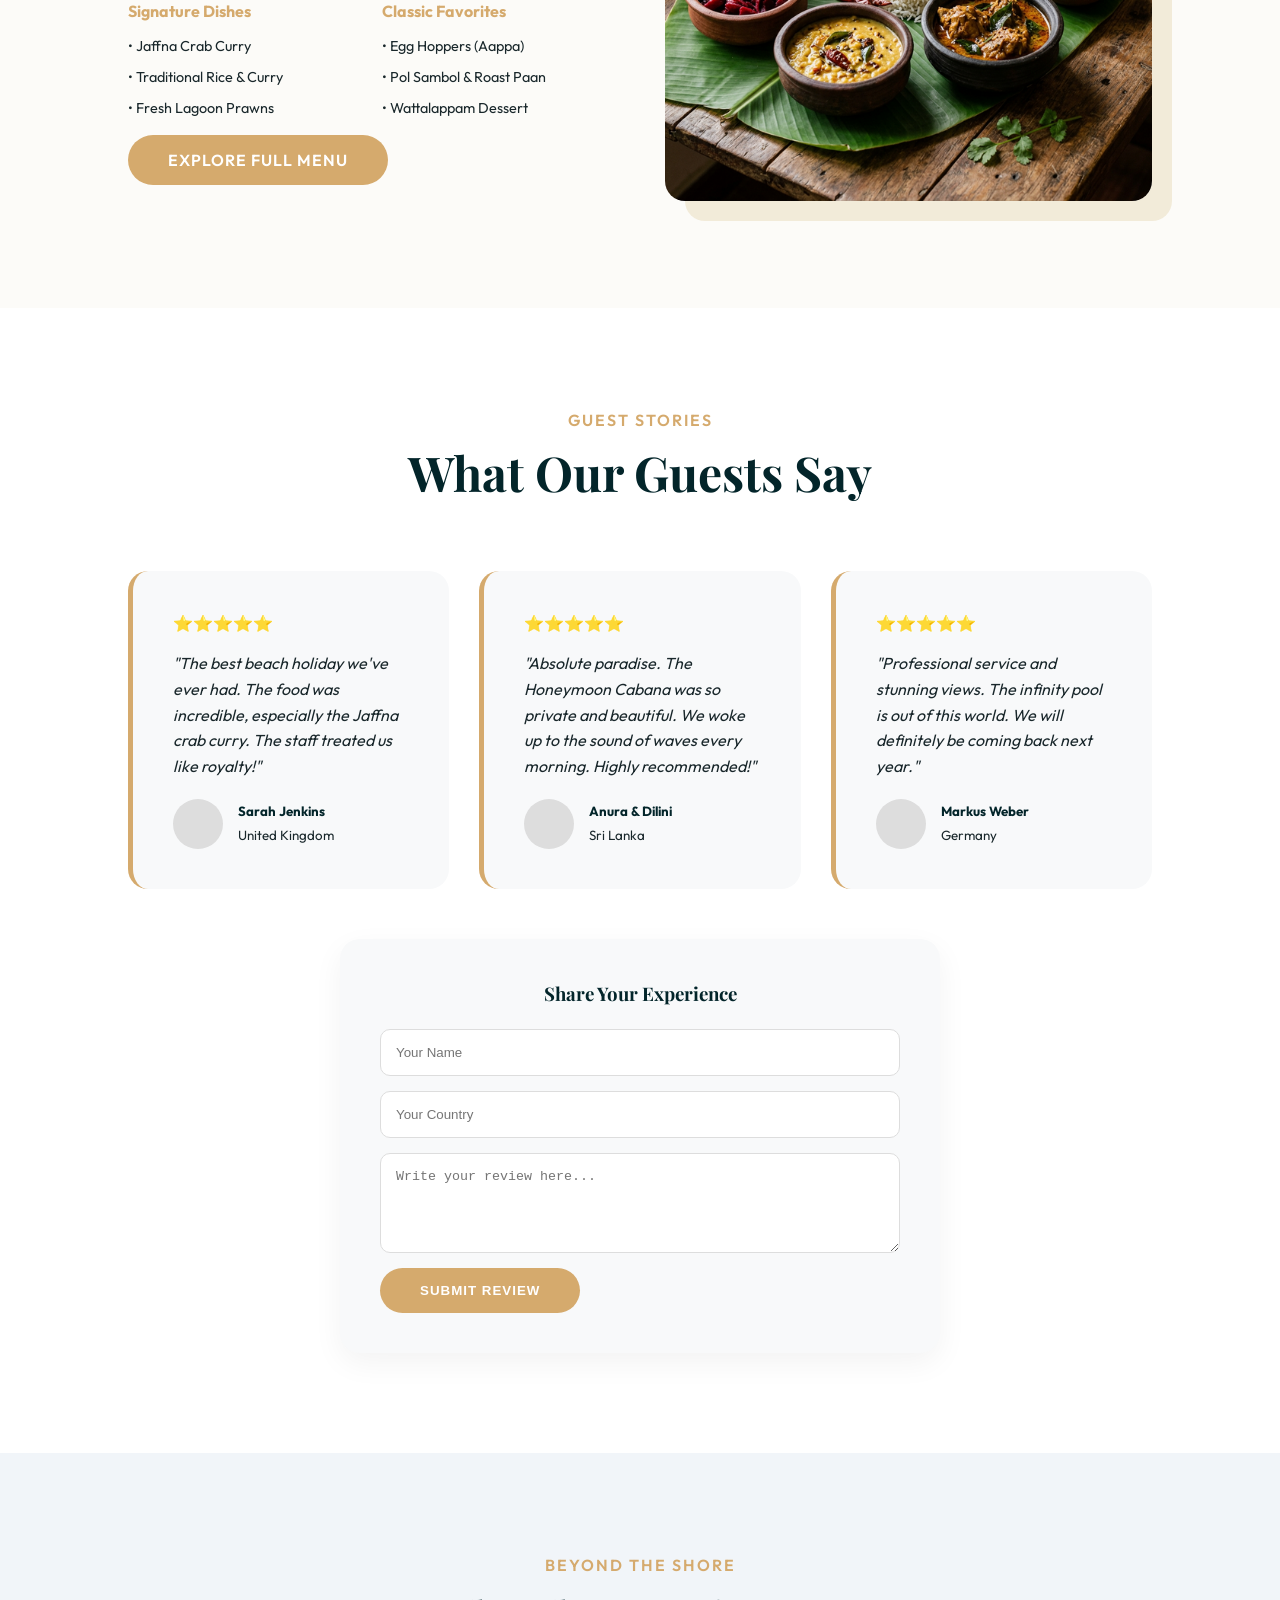
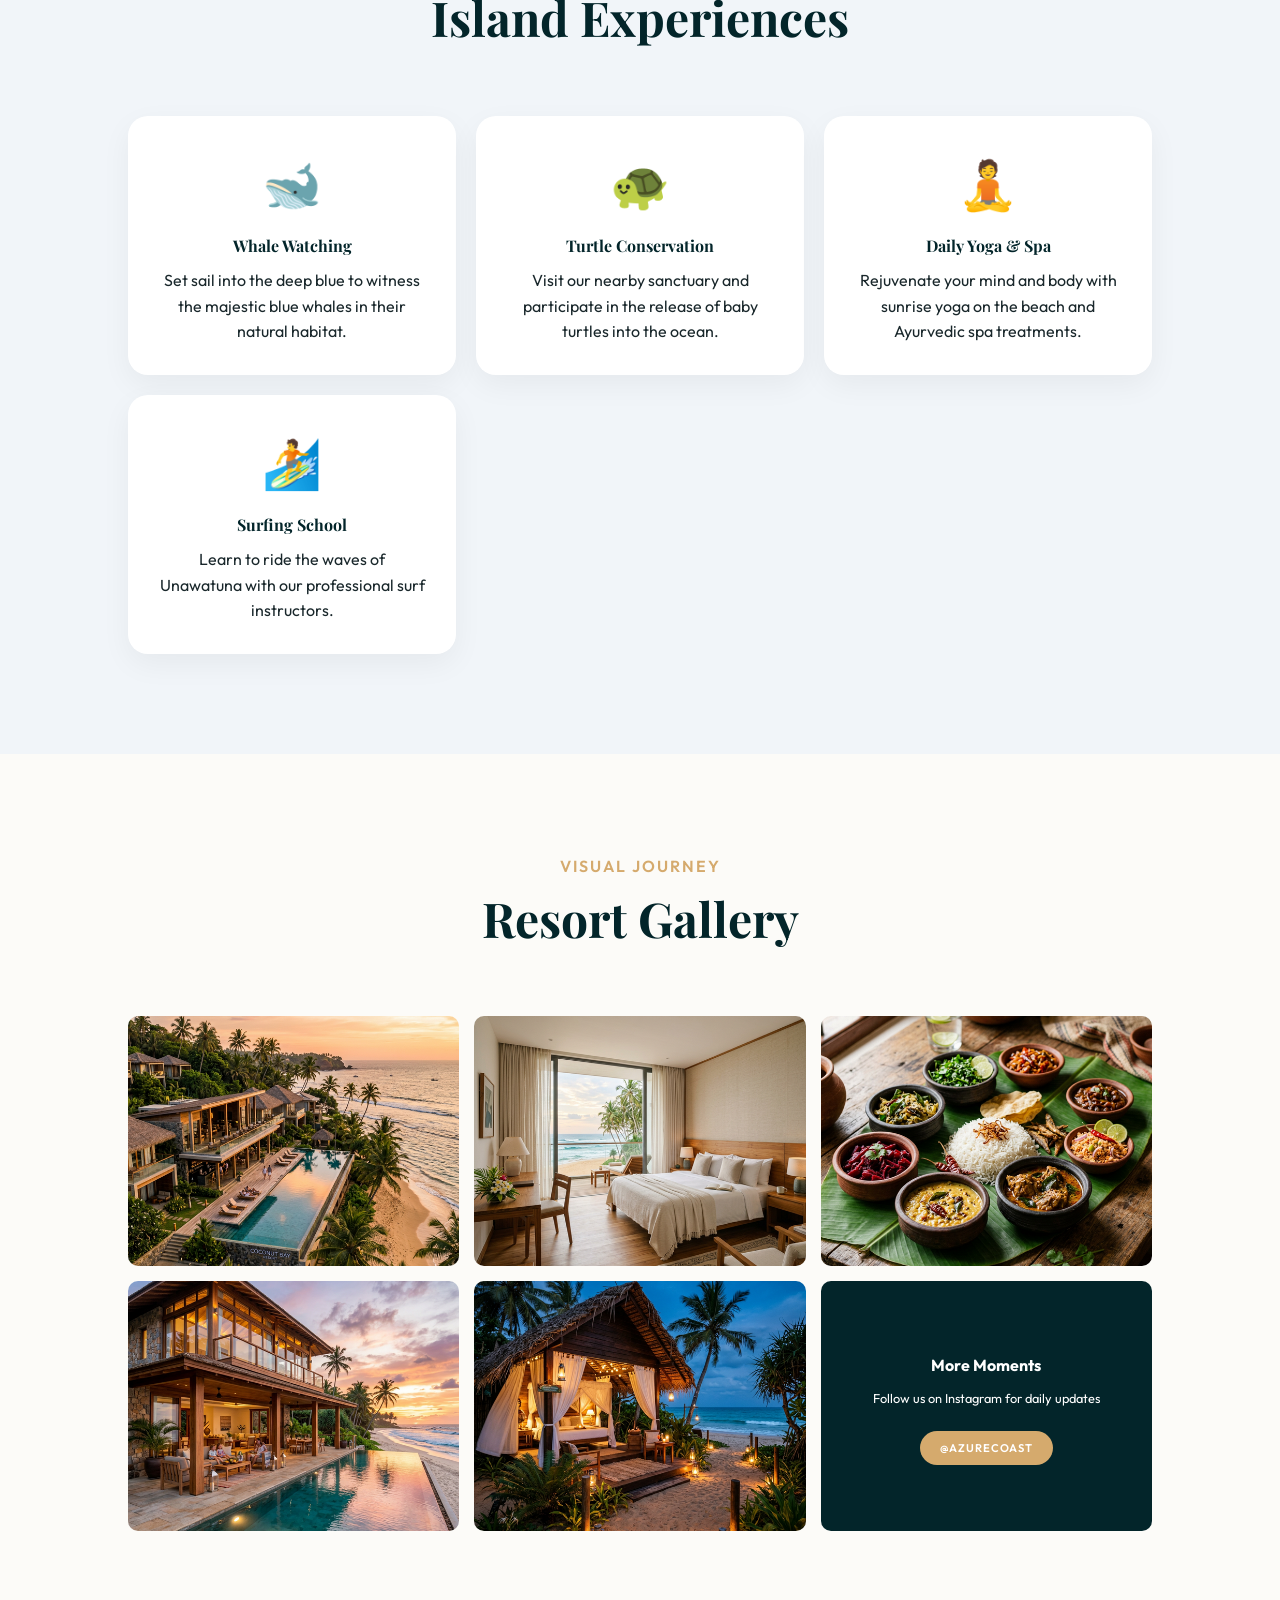
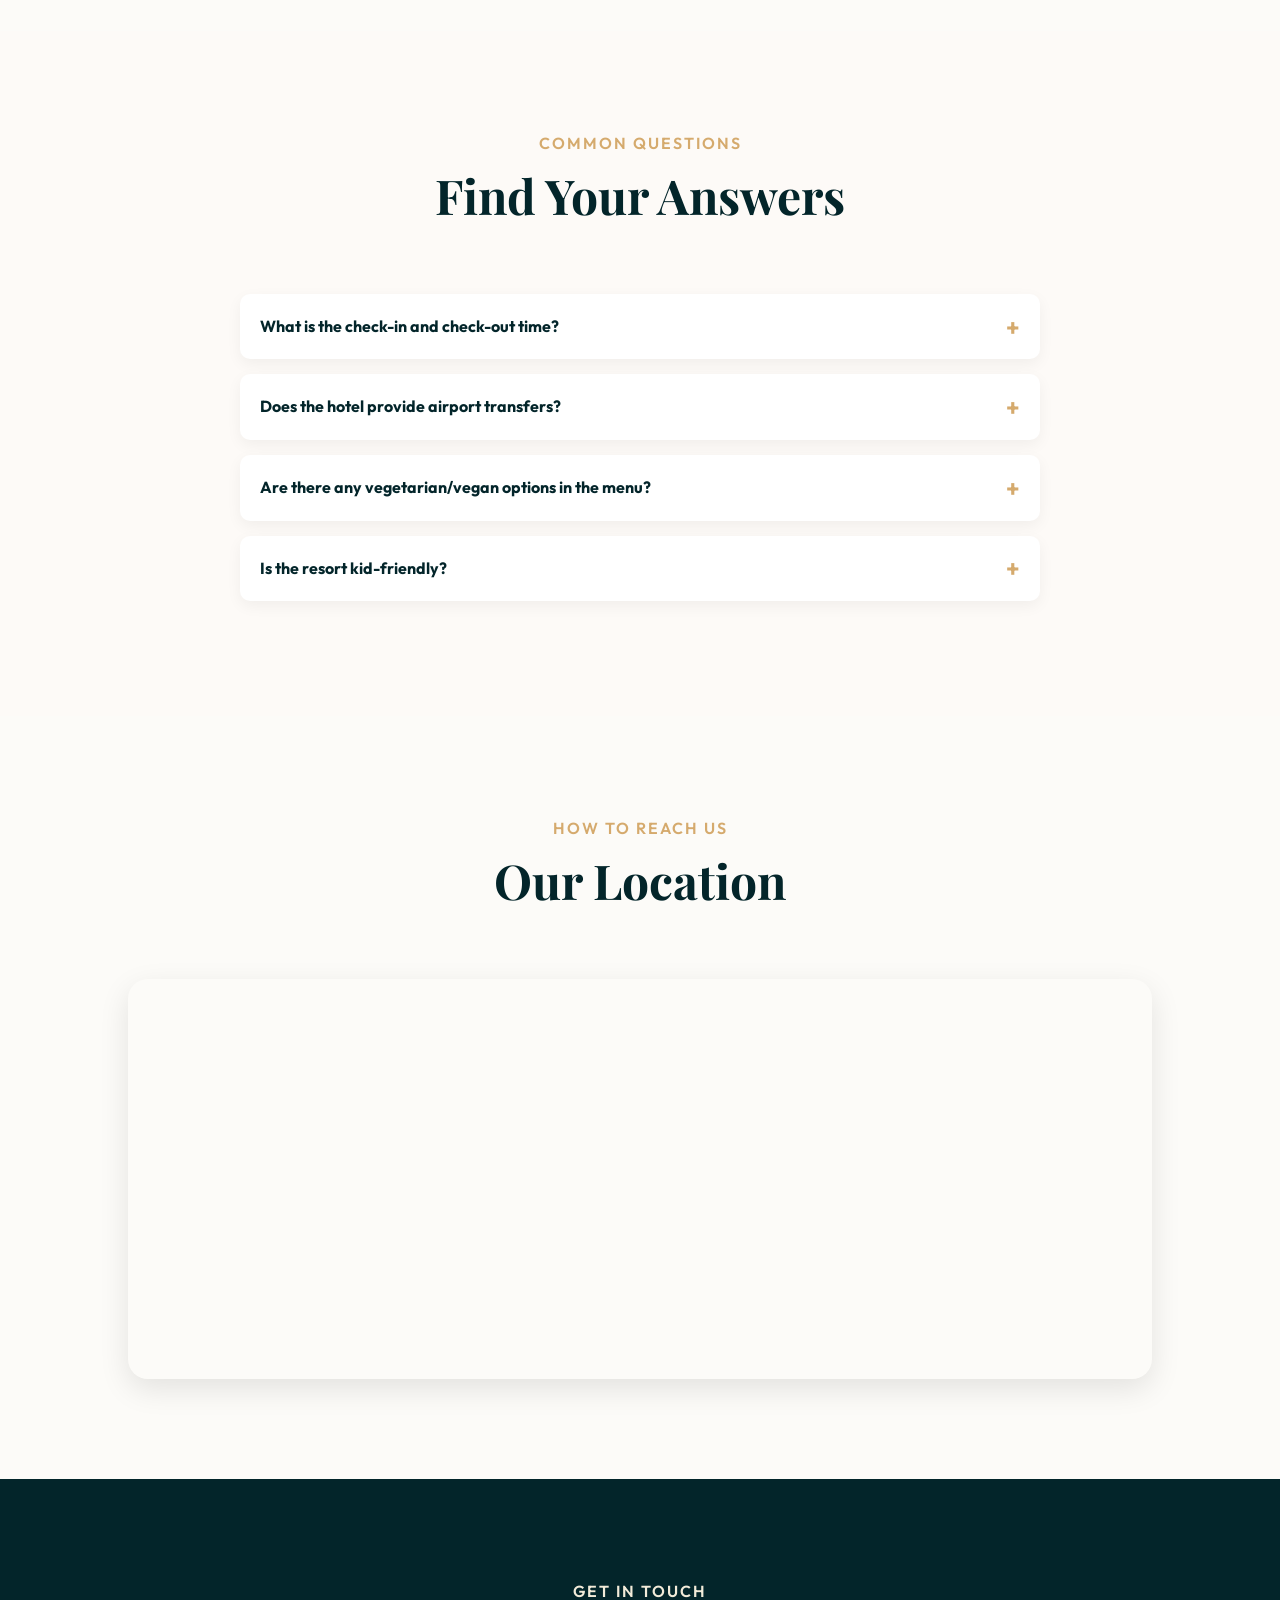
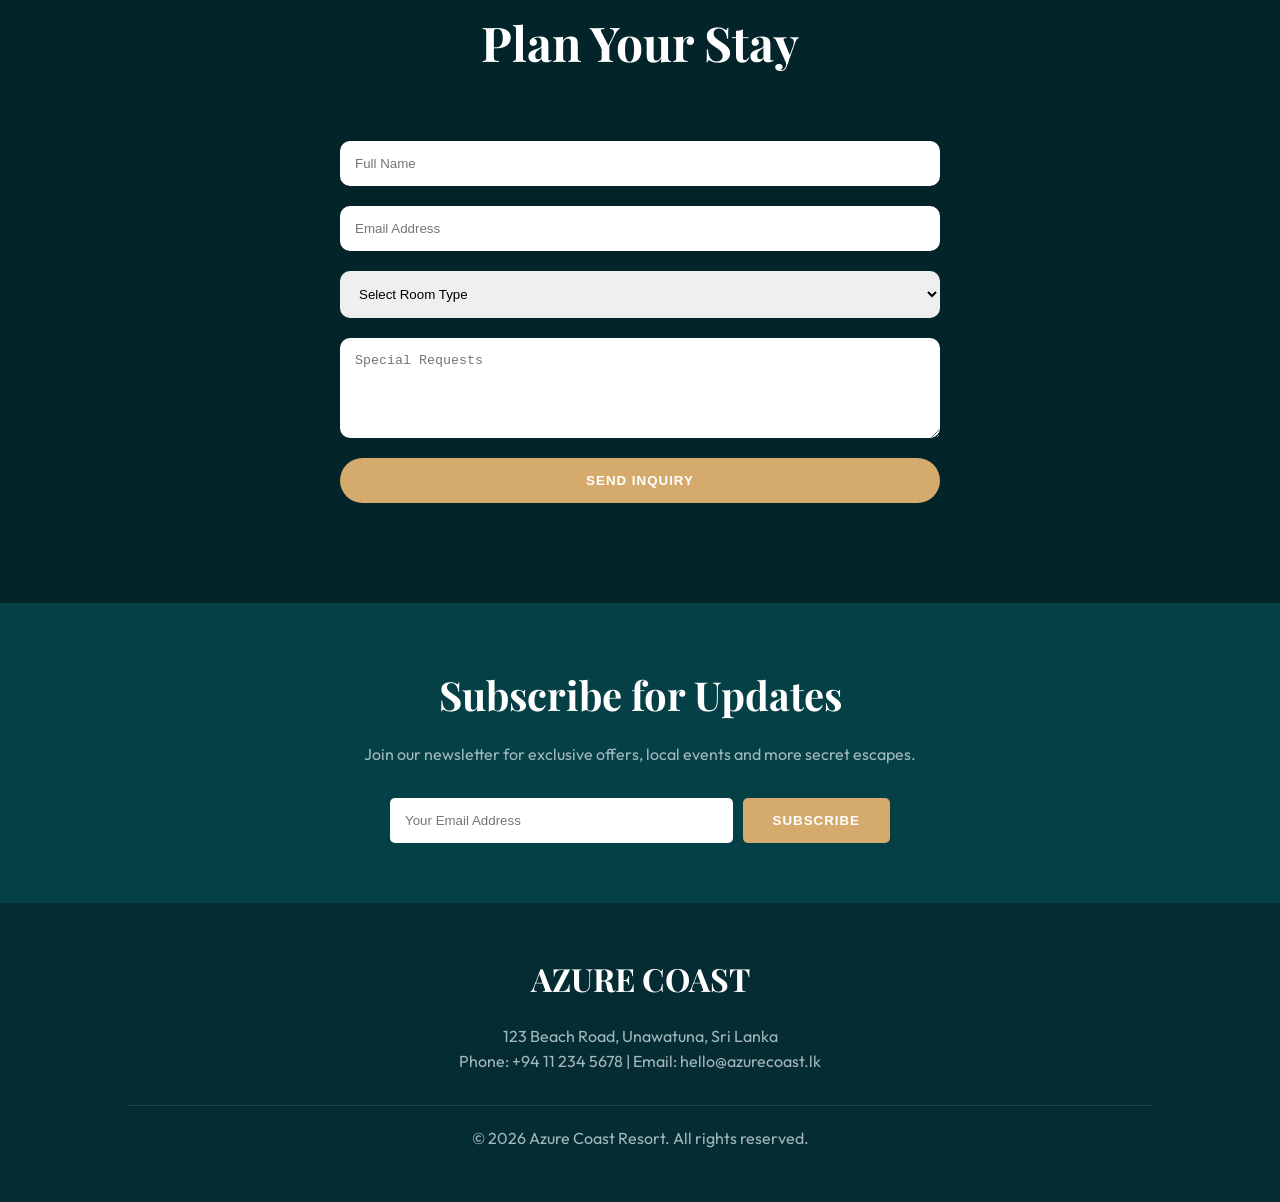
==== commit 9a7d8c6c: "Force cache refresh with new version" ====
--- a/index.html
+++ b/index.html
@@ -455,7 +455,7 @@
         <span>Chat with Us</span>
     </a>
 
-    <script src="js/index.js?v=2.0"></script>
+    <script src="js/index.js?v=3.0"></script>
 </body>
 
 </html>
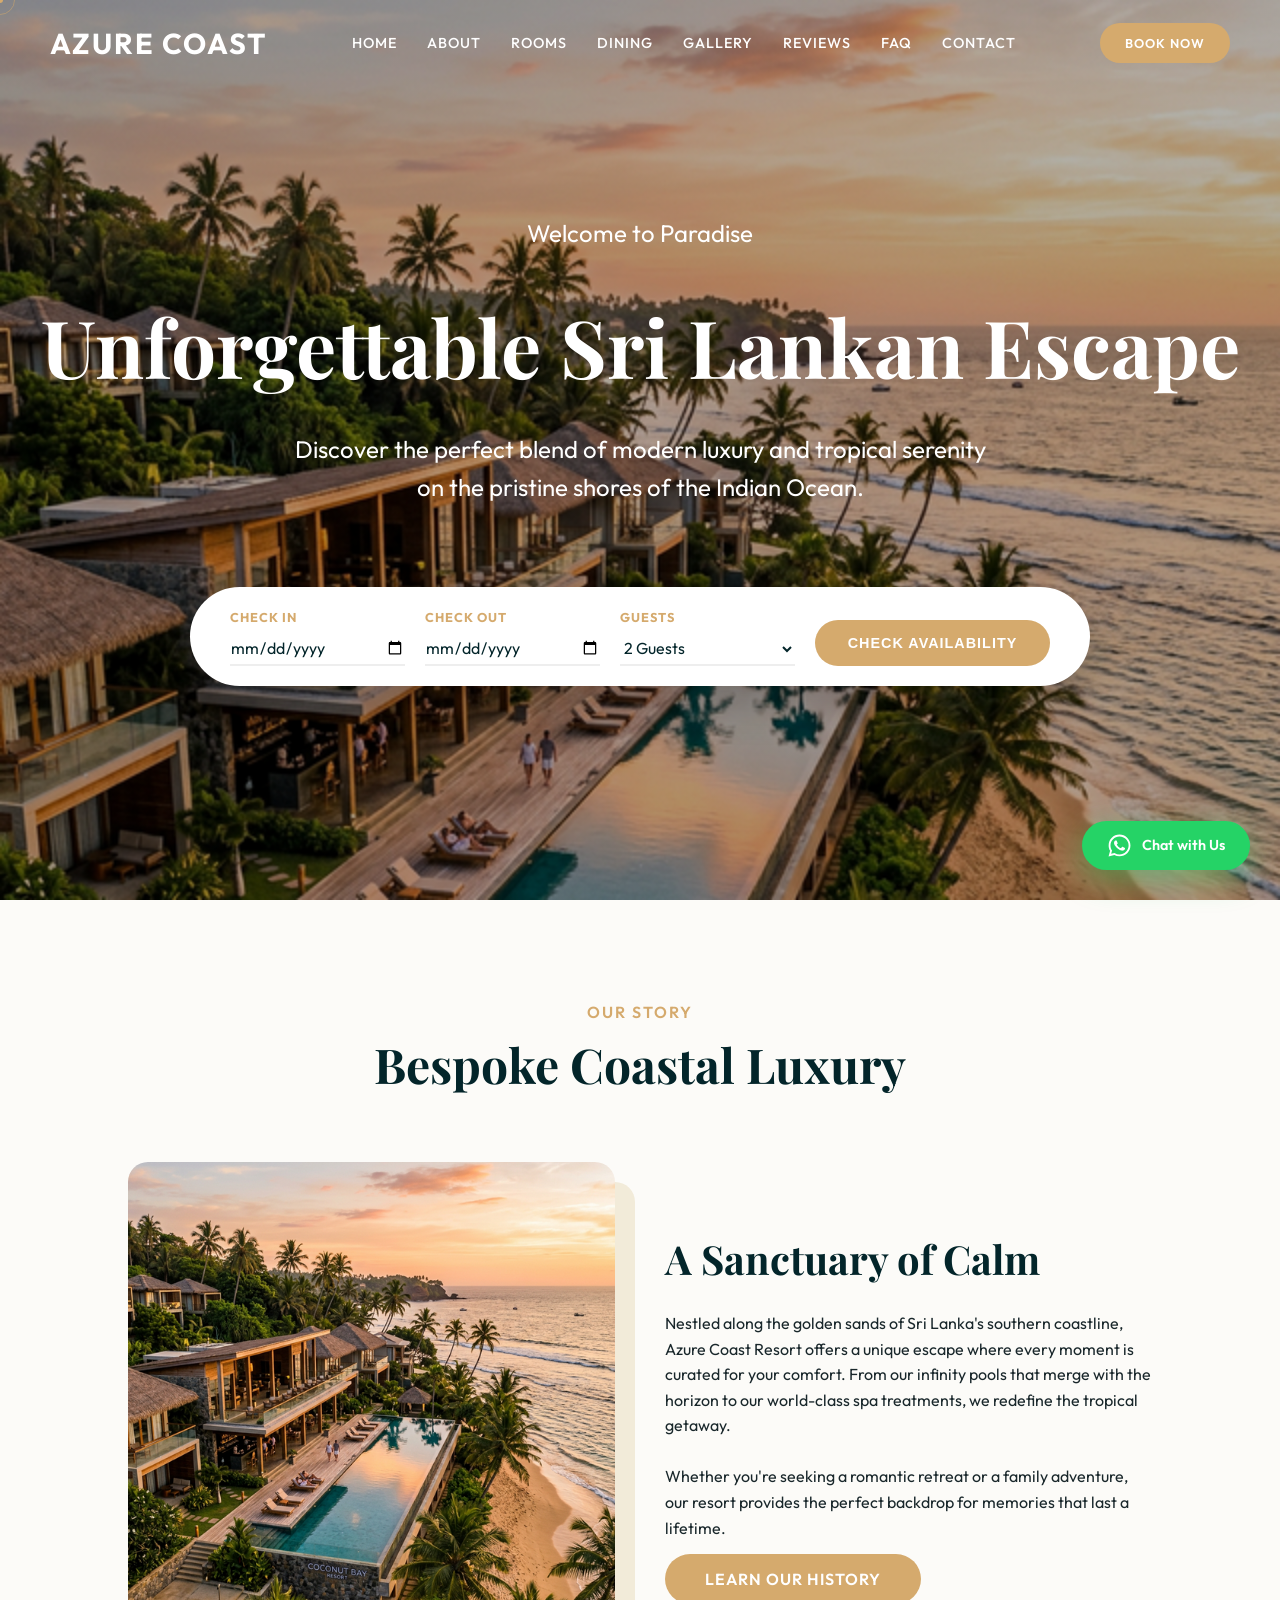
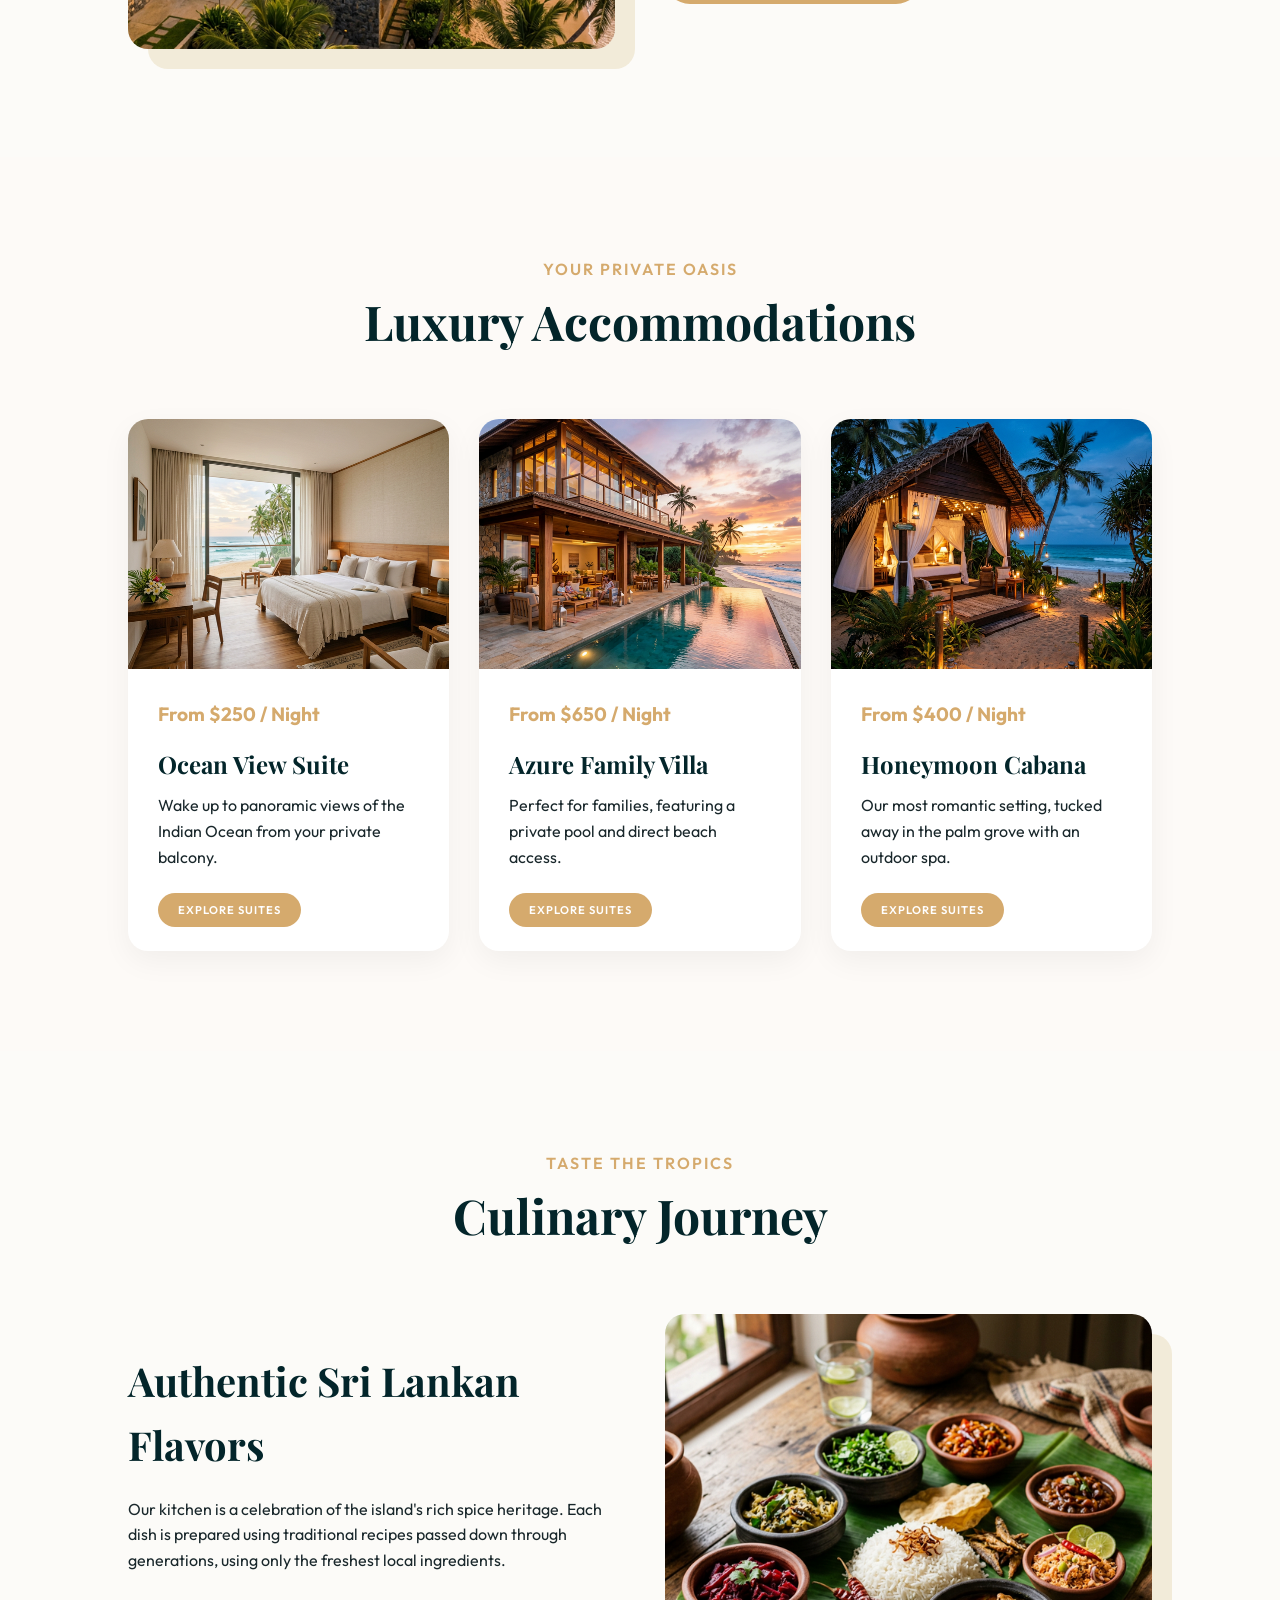
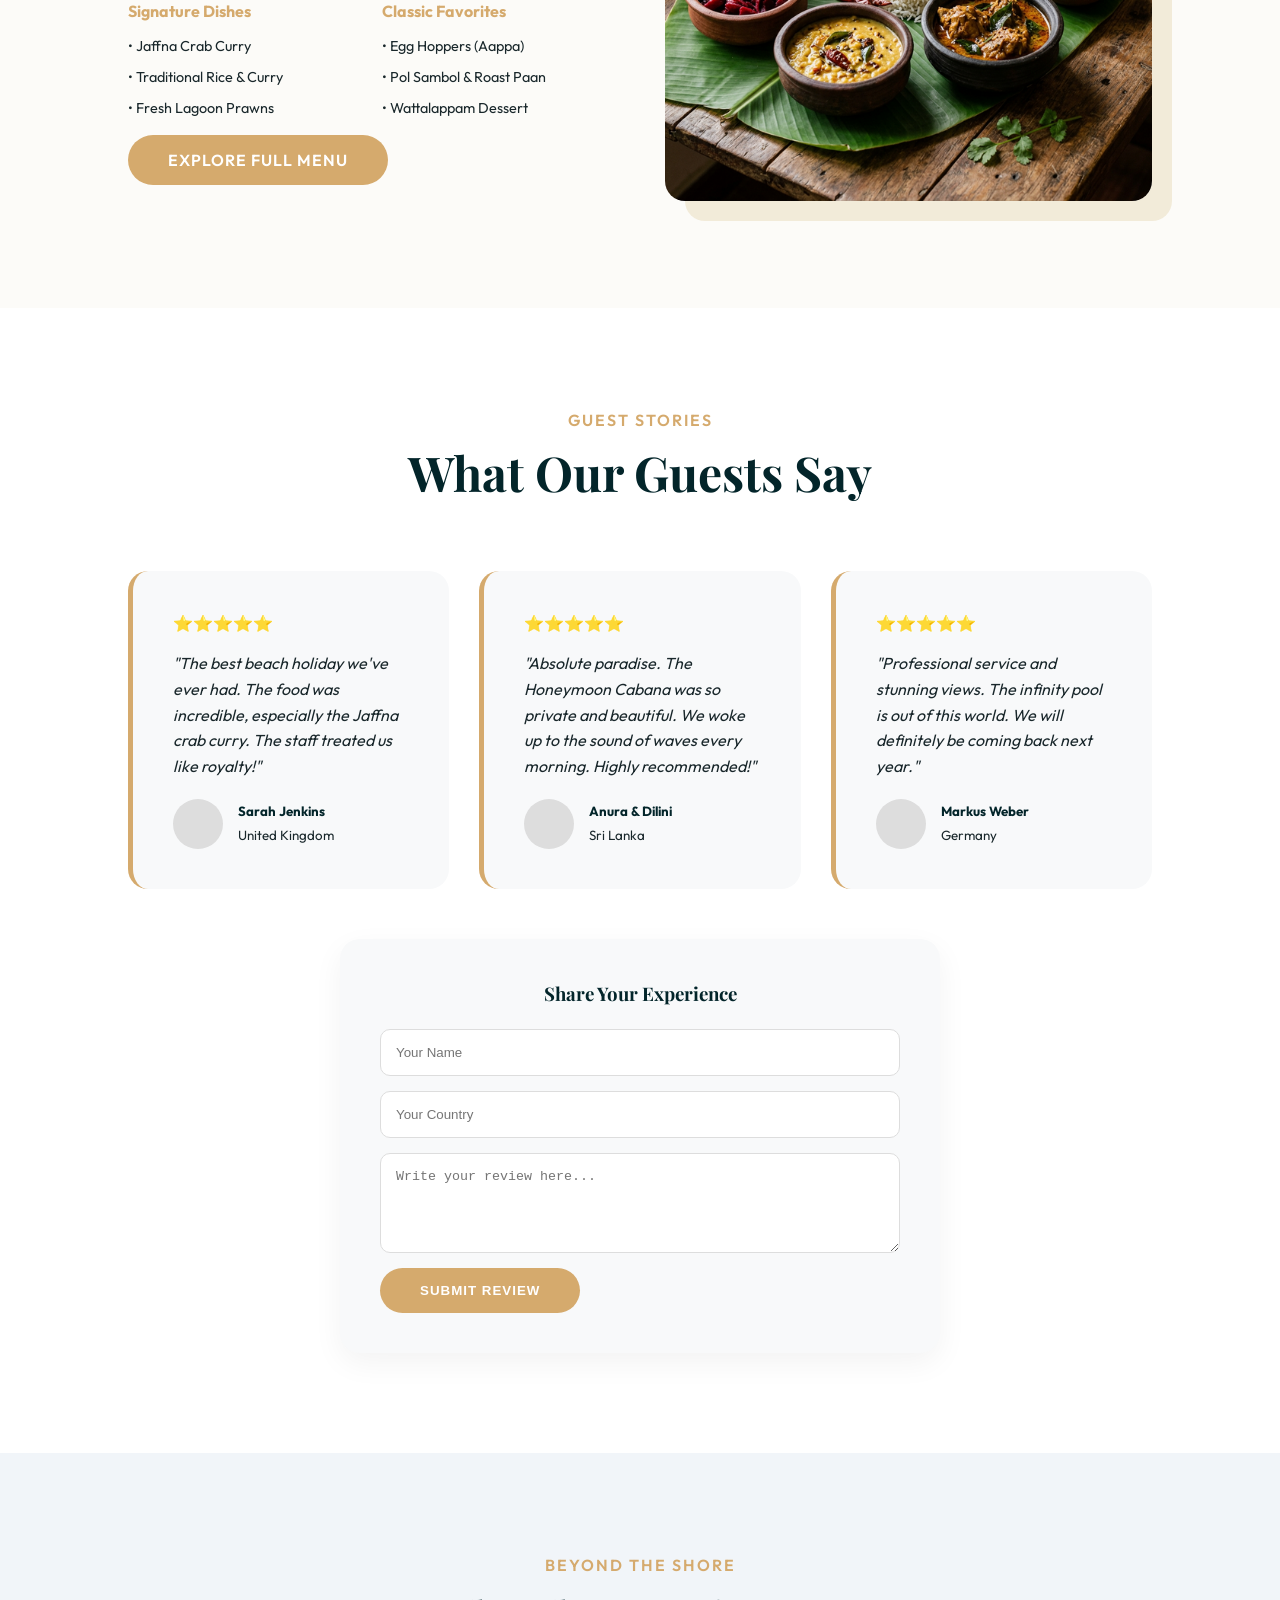
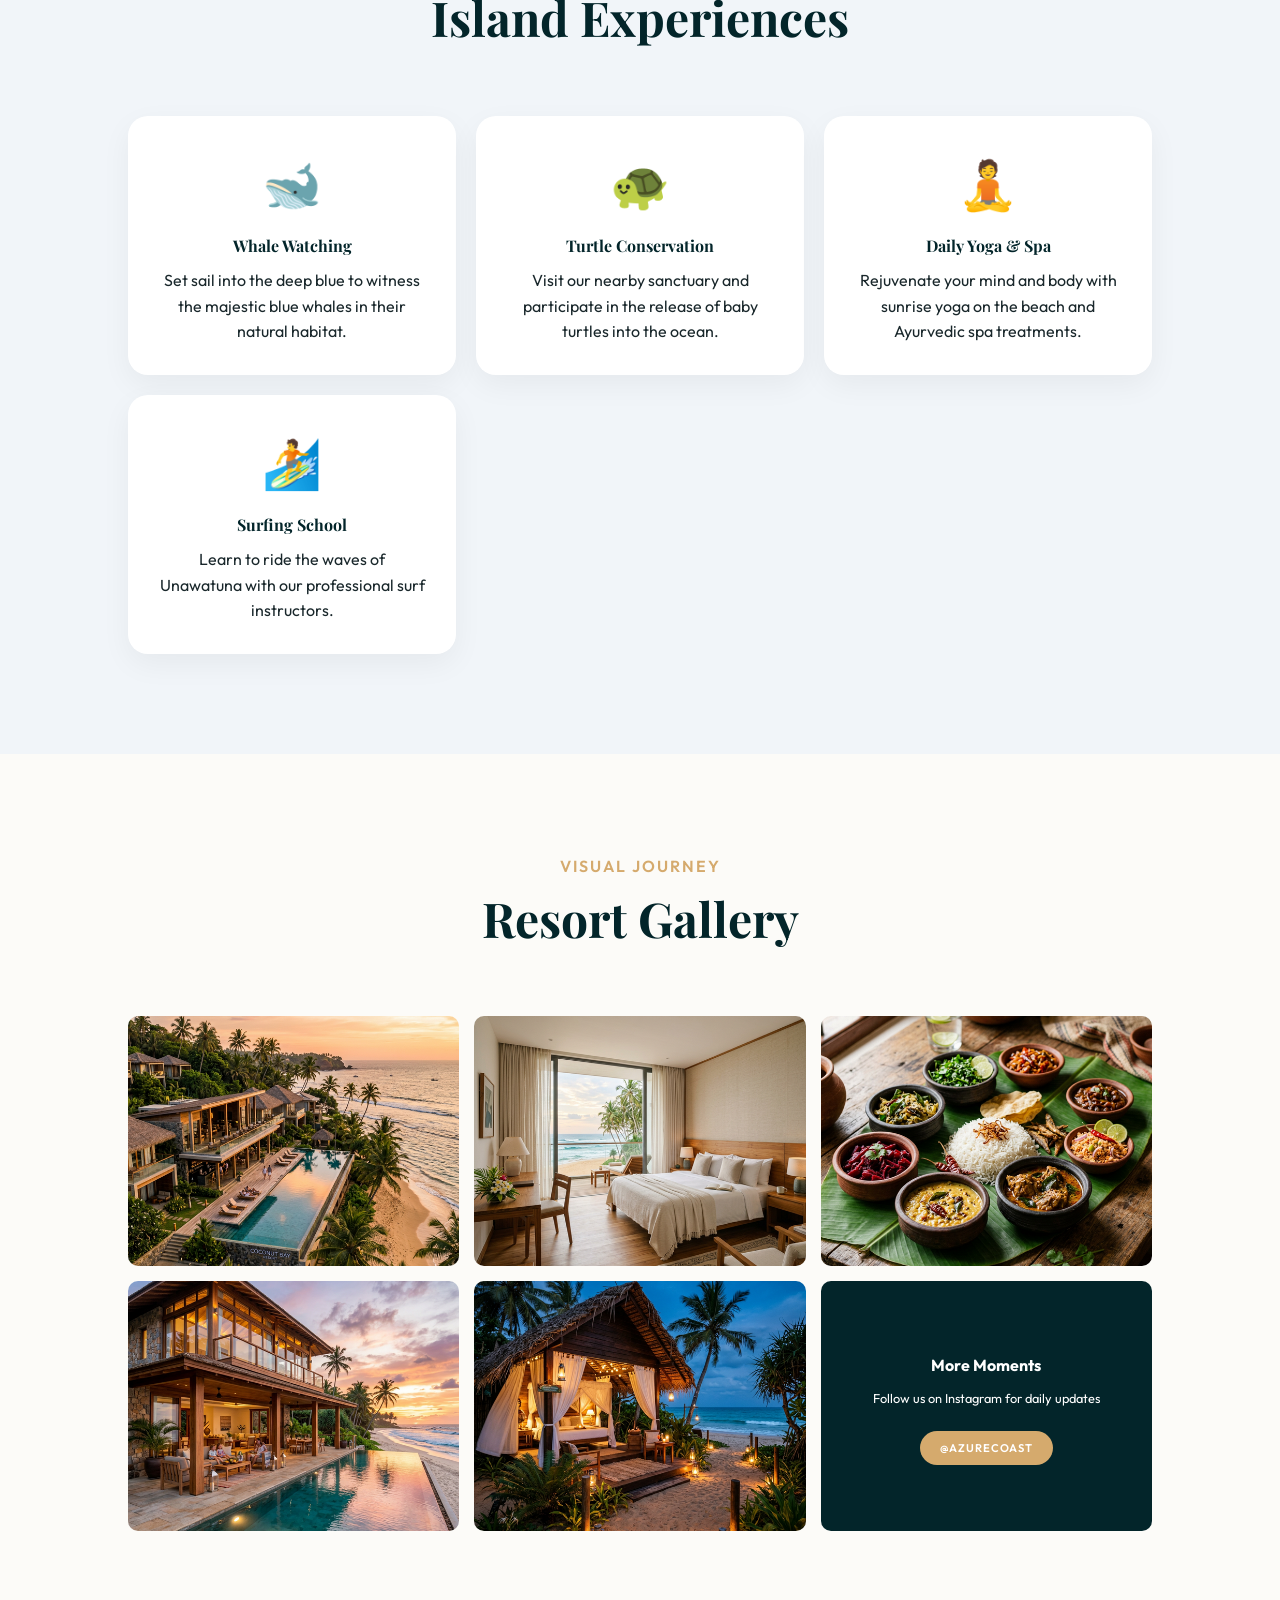
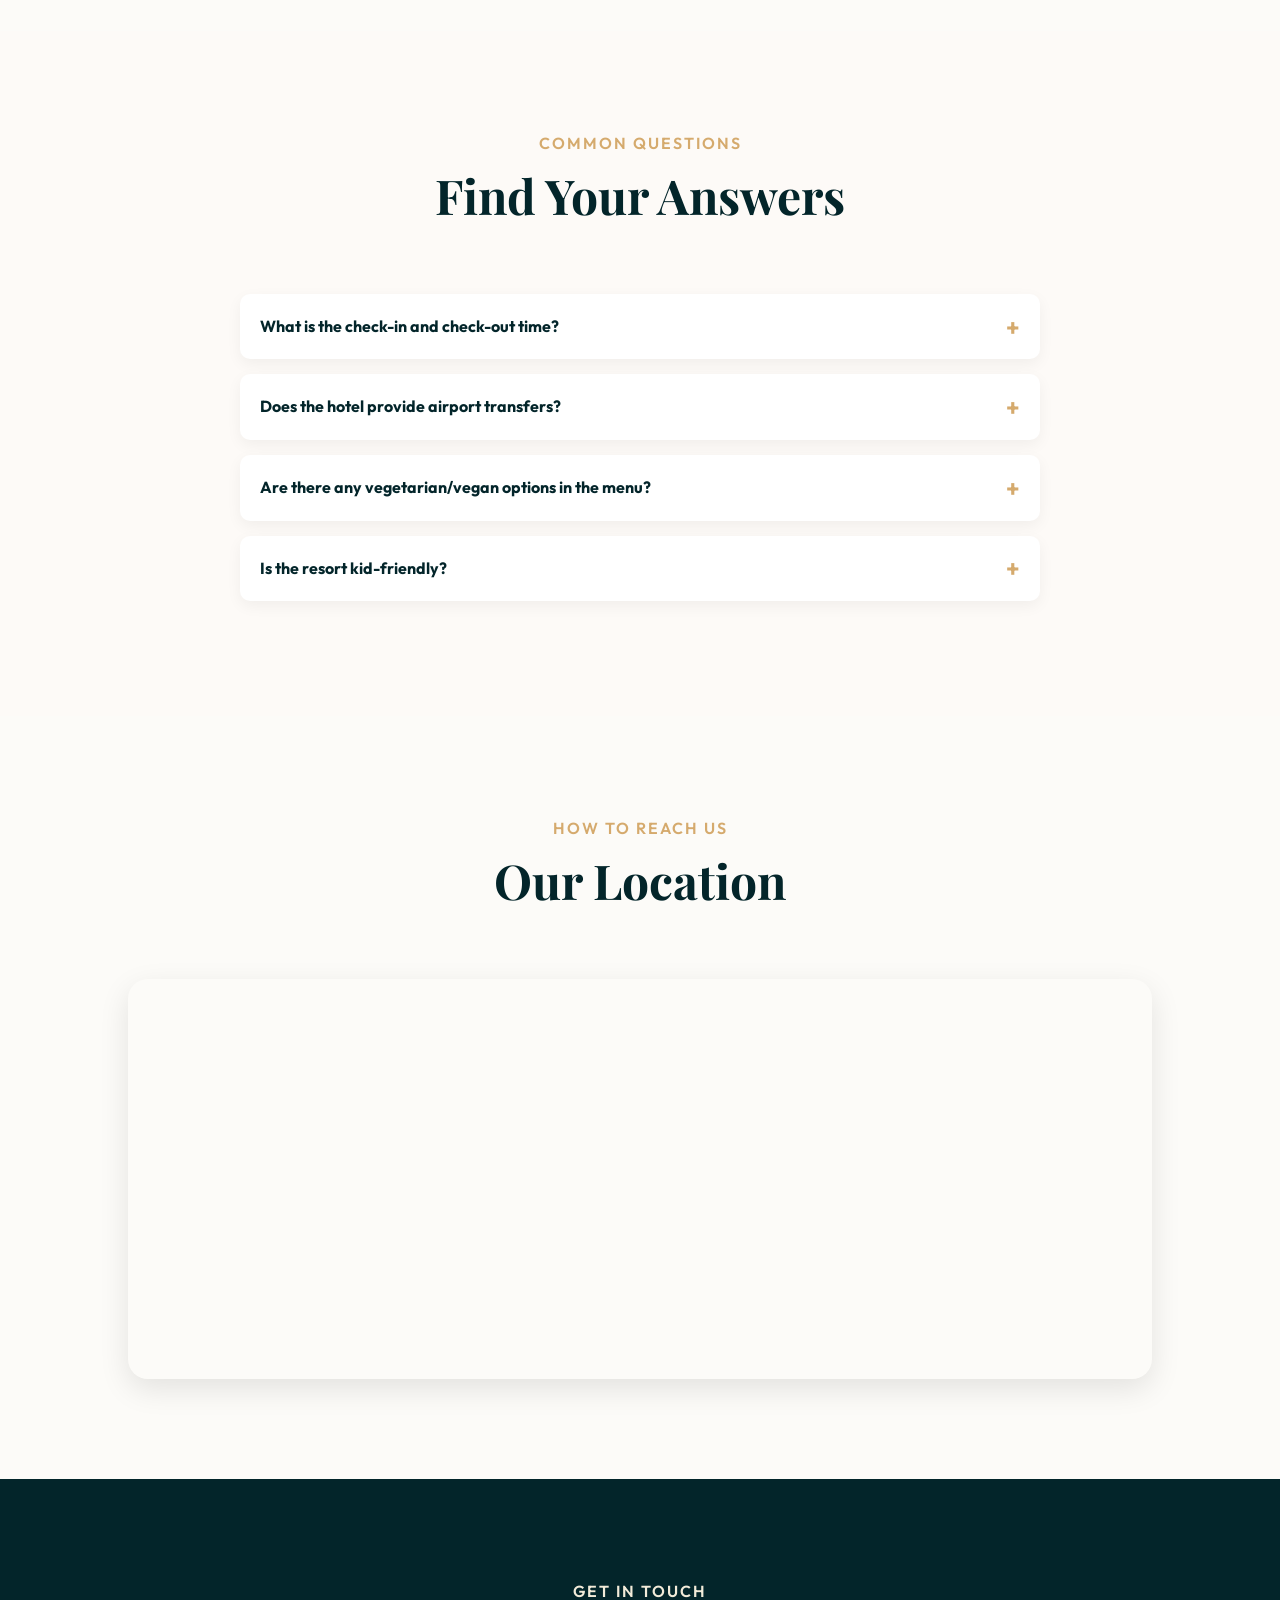
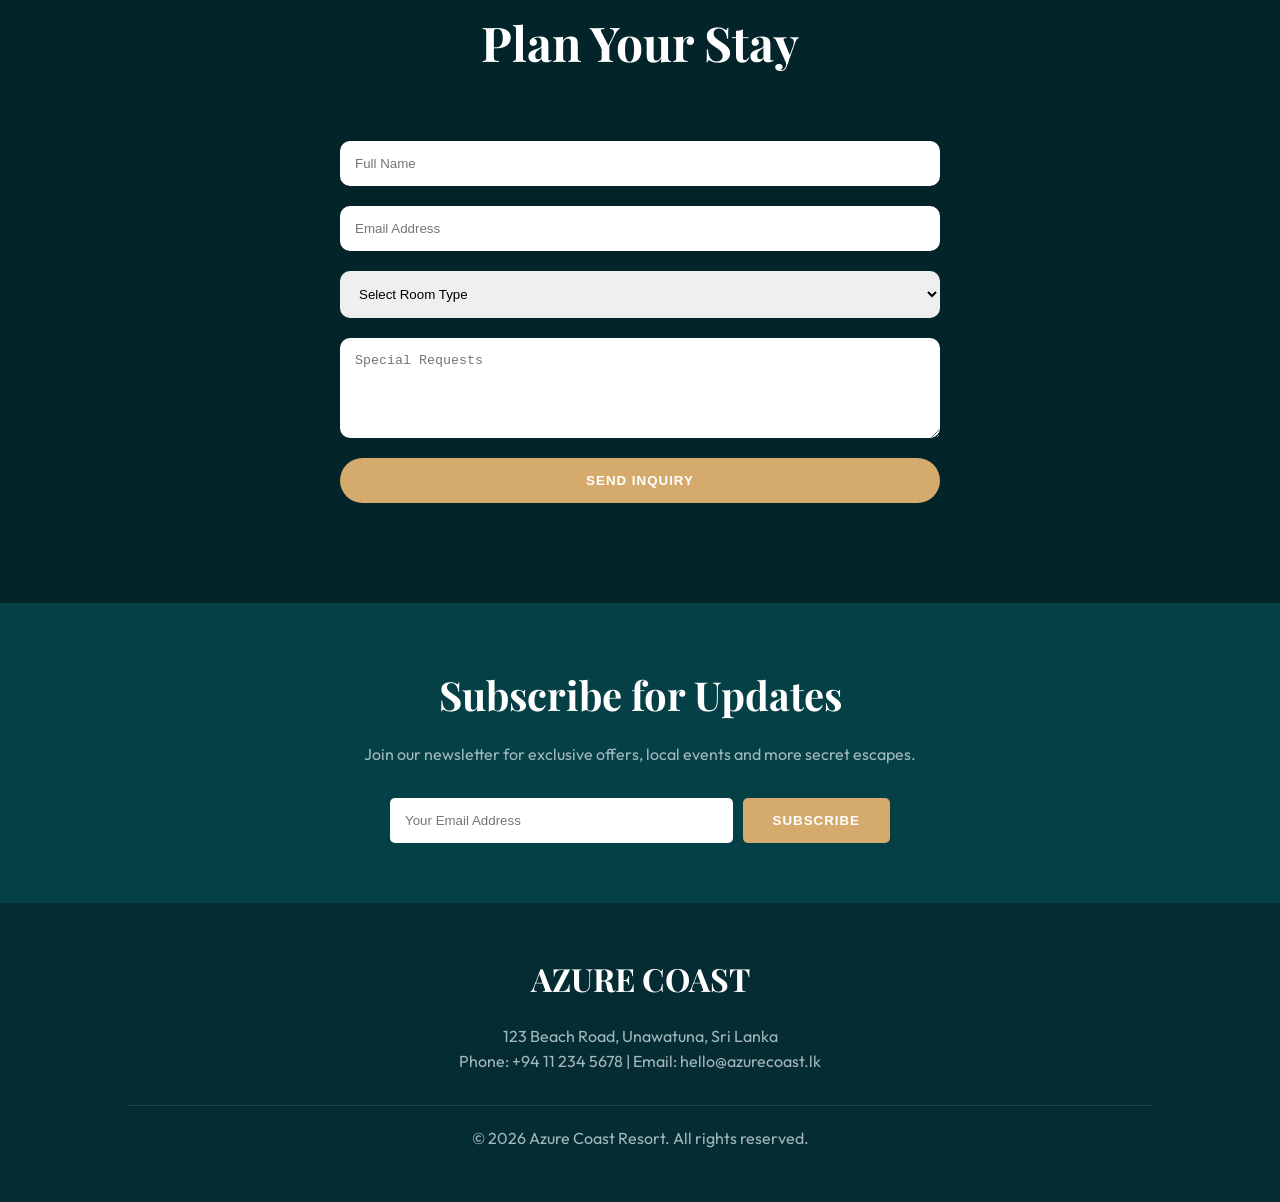
==== commit b7c36b5c: "Sync static resources to root and fix rooms mobile responsiveness" ====
--- a/index.html
+++ b/index.html
@@ -106,8 +106,29 @@
         <h1>Unforgettable Sri Lankan Escape</h1>
         <p>Discover the perfect blend of modern luxury and tropical serenity on the pristine shores of the Indian Ocean.
         </p>
-        <div class="hero-btns">
-            <a href="#about" class="btn btn-primary btn-pulse">Explore More</a>
+        <!-- Famous Hotel Feature: Quick Booking Widget -->
+        <div class="booking-widget-container">
+            <form class="booking-widget" onsubmit="event.preventDefault(); alert('Redirecting to booking engine...');">
+                <div class="booking-field">
+                    <label>Check In</label>
+                    <input type="date" required>
+                </div>
+                <div class="booking-field">
+                    <label>Check Out</label>
+                    <input type="date" required>
+                </div>
+                <div class="booking-field">
+                    <label>Guests</label>
+                    <select required>
+                        <option value="1">1 Guest</option>
+                        <option value="2" selected>2 Guests</option>
+                        <option value="3">3 Guests</option>
+                        <option value="4+">4+ Guests</option>
+                    </select>
+                </div>
+                <button type="submit" class="btn btn-primary" style="padding: 15px 30px; font-size: 0.9rem;">Check
+                    Availability</button>
+            </form>
         </div>
     </section>
 
--- a/css/index.css
+++ b/css/index.css
@@ -332,6 +332,10 @@
 @media (max-width: 768px) {
     .menu-btn {
         display: flex;
+    }
+
+    .nav-links.active~.menu-btn span {
+        background: var(--primary) !important;
     }
 
     .nav-links {
@@ -579,9 +583,86 @@
     }
 }
 
+/* --- Premium Booking Widget Add-on --- */
+.booking-widget-container {
+    background: white;
+    padding: 20px 40px;
+    border-radius: 50px;
+    box-shadow: 0 20px 40px rgba(0, 0, 0, 0.2);
+    margin-top: 50px;
+    animation: fadeInUp 1s forwards 1s;
+    opacity: 0;
+    transform: translateY(30px);
+    width: 100%;
+    max-width: 900px;
+    z-index: 10;
+}
+
+.booking-widget {
+    display: flex;
+    justify-content: space-between;
+    align-items: flex-end;
+    flex-wrap: wrap;
+    gap: 20px;
+}
+
+.booking-field {
+    display: flex;
+    flex-direction: column;
+    text-align: left;
+    flex: 1;
+    min-width: 150px;
+}
+
+.booking-field label {
+    font-size: 0.8rem;
+    color: var(--secondary);
+    font-weight: 700;
+    text-transform: uppercase;
+    letter-spacing: 1px;
+    margin-bottom: 5px;
+}
+
+.booking-field input,
+.booking-field select {
+    border: none;
+    border-bottom: 2px solid #eee;
+    padding: 5px 0;
+    font-size: 1rem;
+    font-family: 'Outfit', sans-serif;
+    color: var(--primary);
+    background: transparent;
+    outline: none;
+    transition: var(--transition);
+}
+
+.booking-field input:focus,
+.booking-field select:focus {
+    border-bottom-color: var(--secondary);
+}
+
+.booking-widget button {
+    flex: 1;
+    min-width: 200px;
+}
+
+@media (max-width: 768px) {
+    .booking-widget-container {
+        border-radius: 20px;
+        padding: 20px;
+        margin-top: 30px;
+    }
+
+    .booking-field {
+        min-width: 100%;
+    }
+
+    .booking-widget button {
+        width: 100%;
+    }
+}
+
 /* --- Advanced Animations --- */
-
-/* Keyframes */
 @keyframes fadeInUp {
     from {
         opacity: 0;
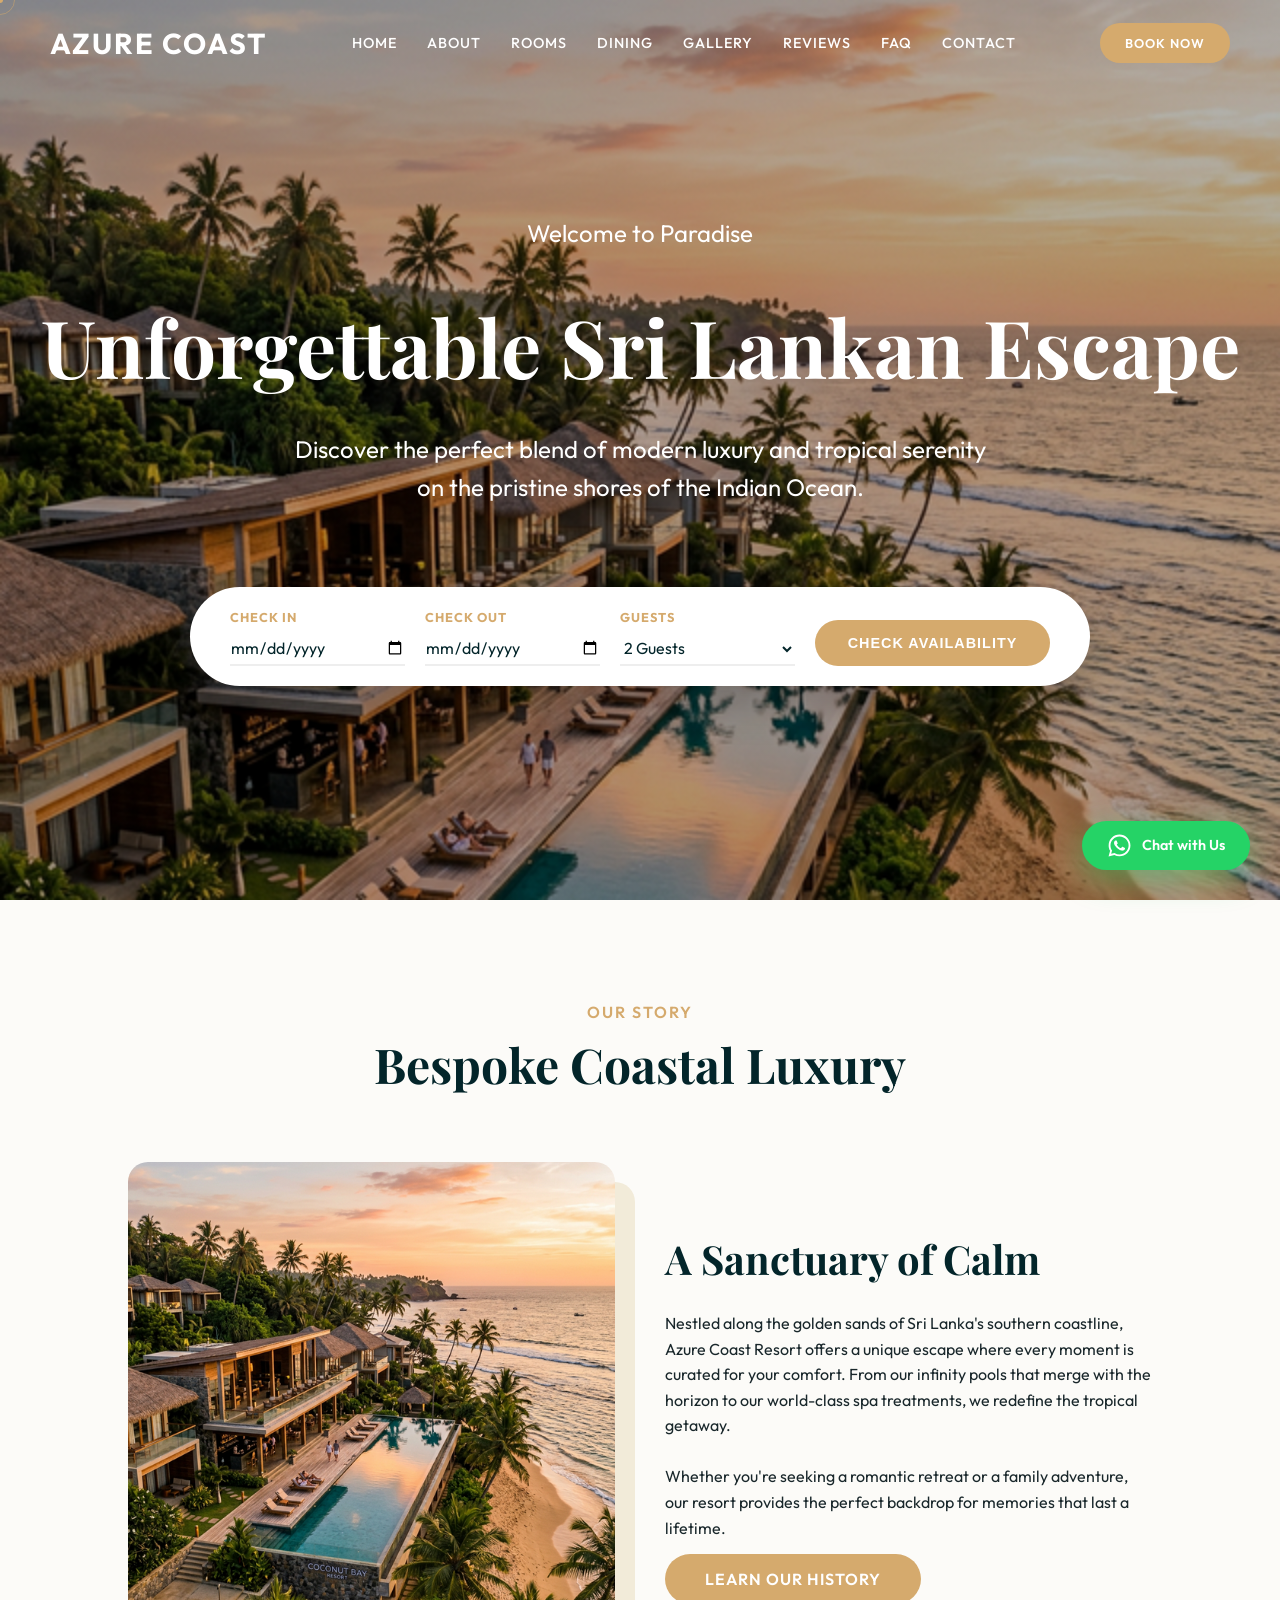
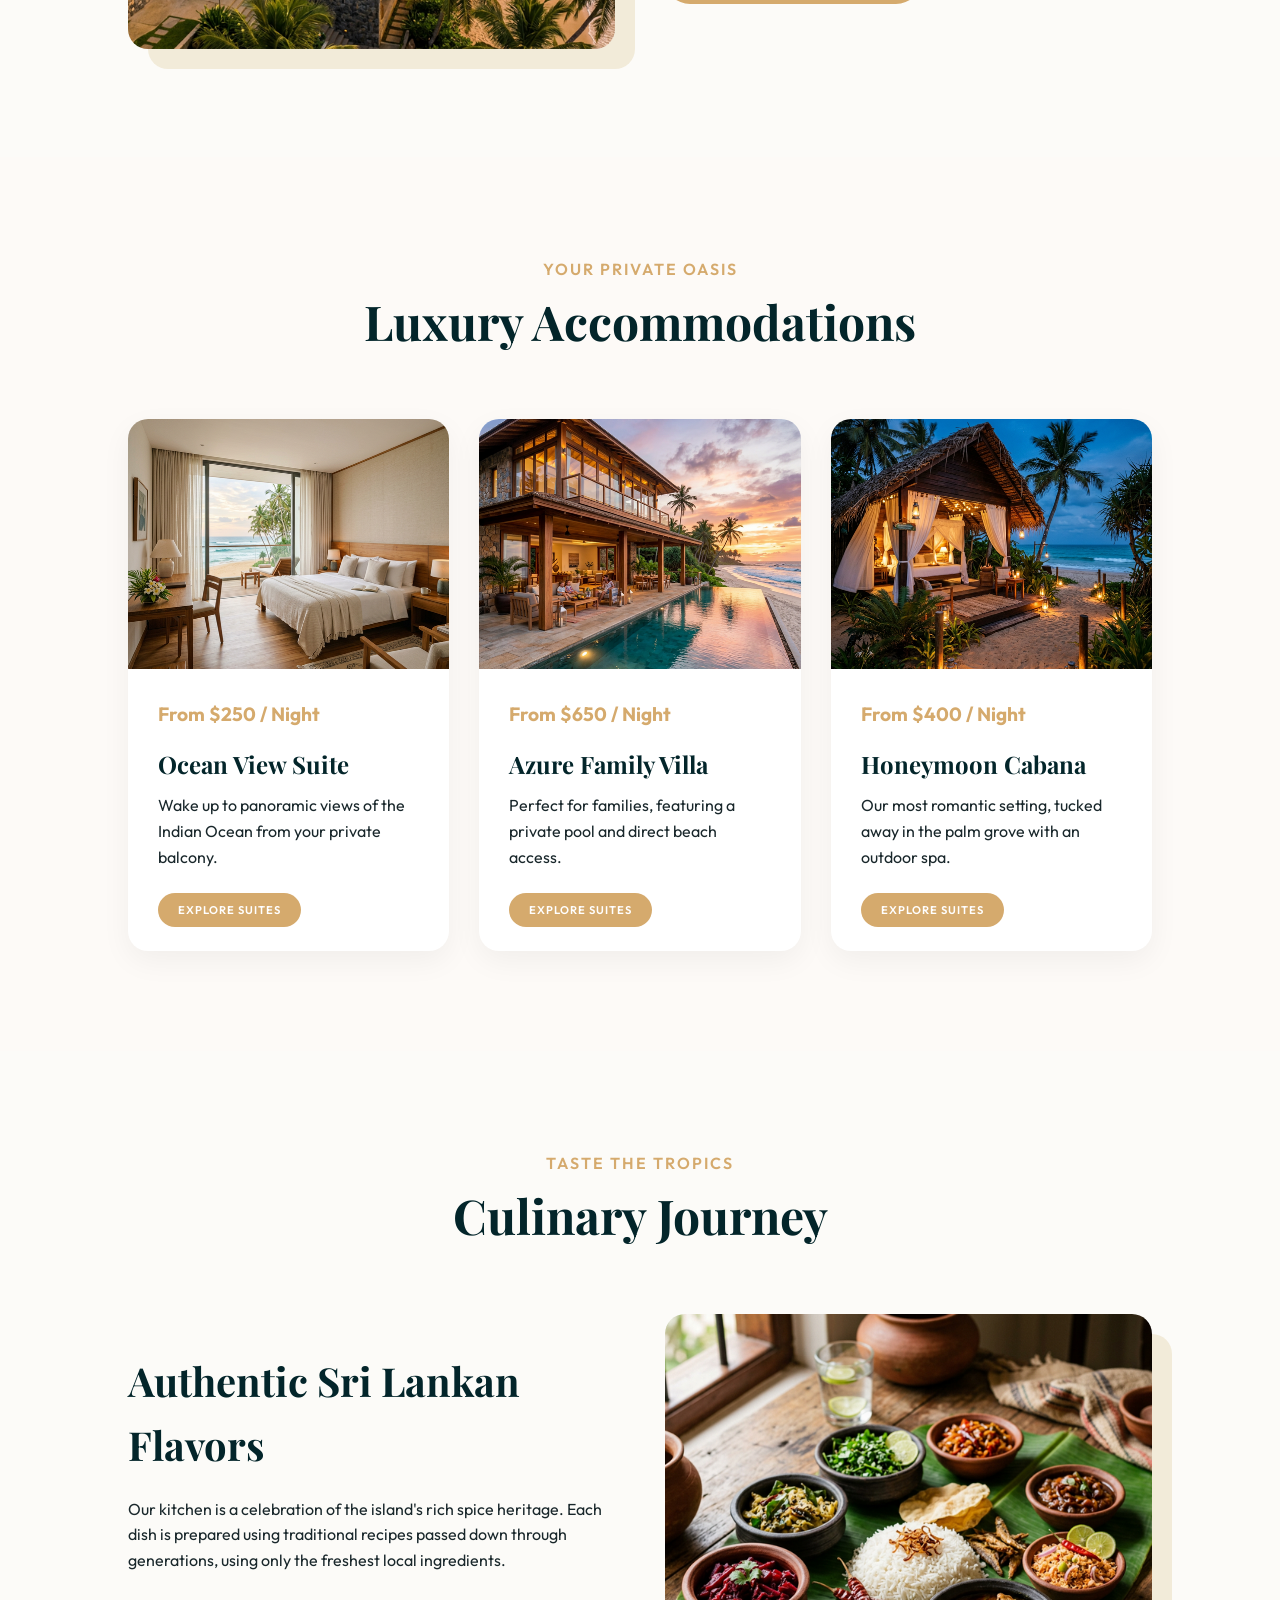
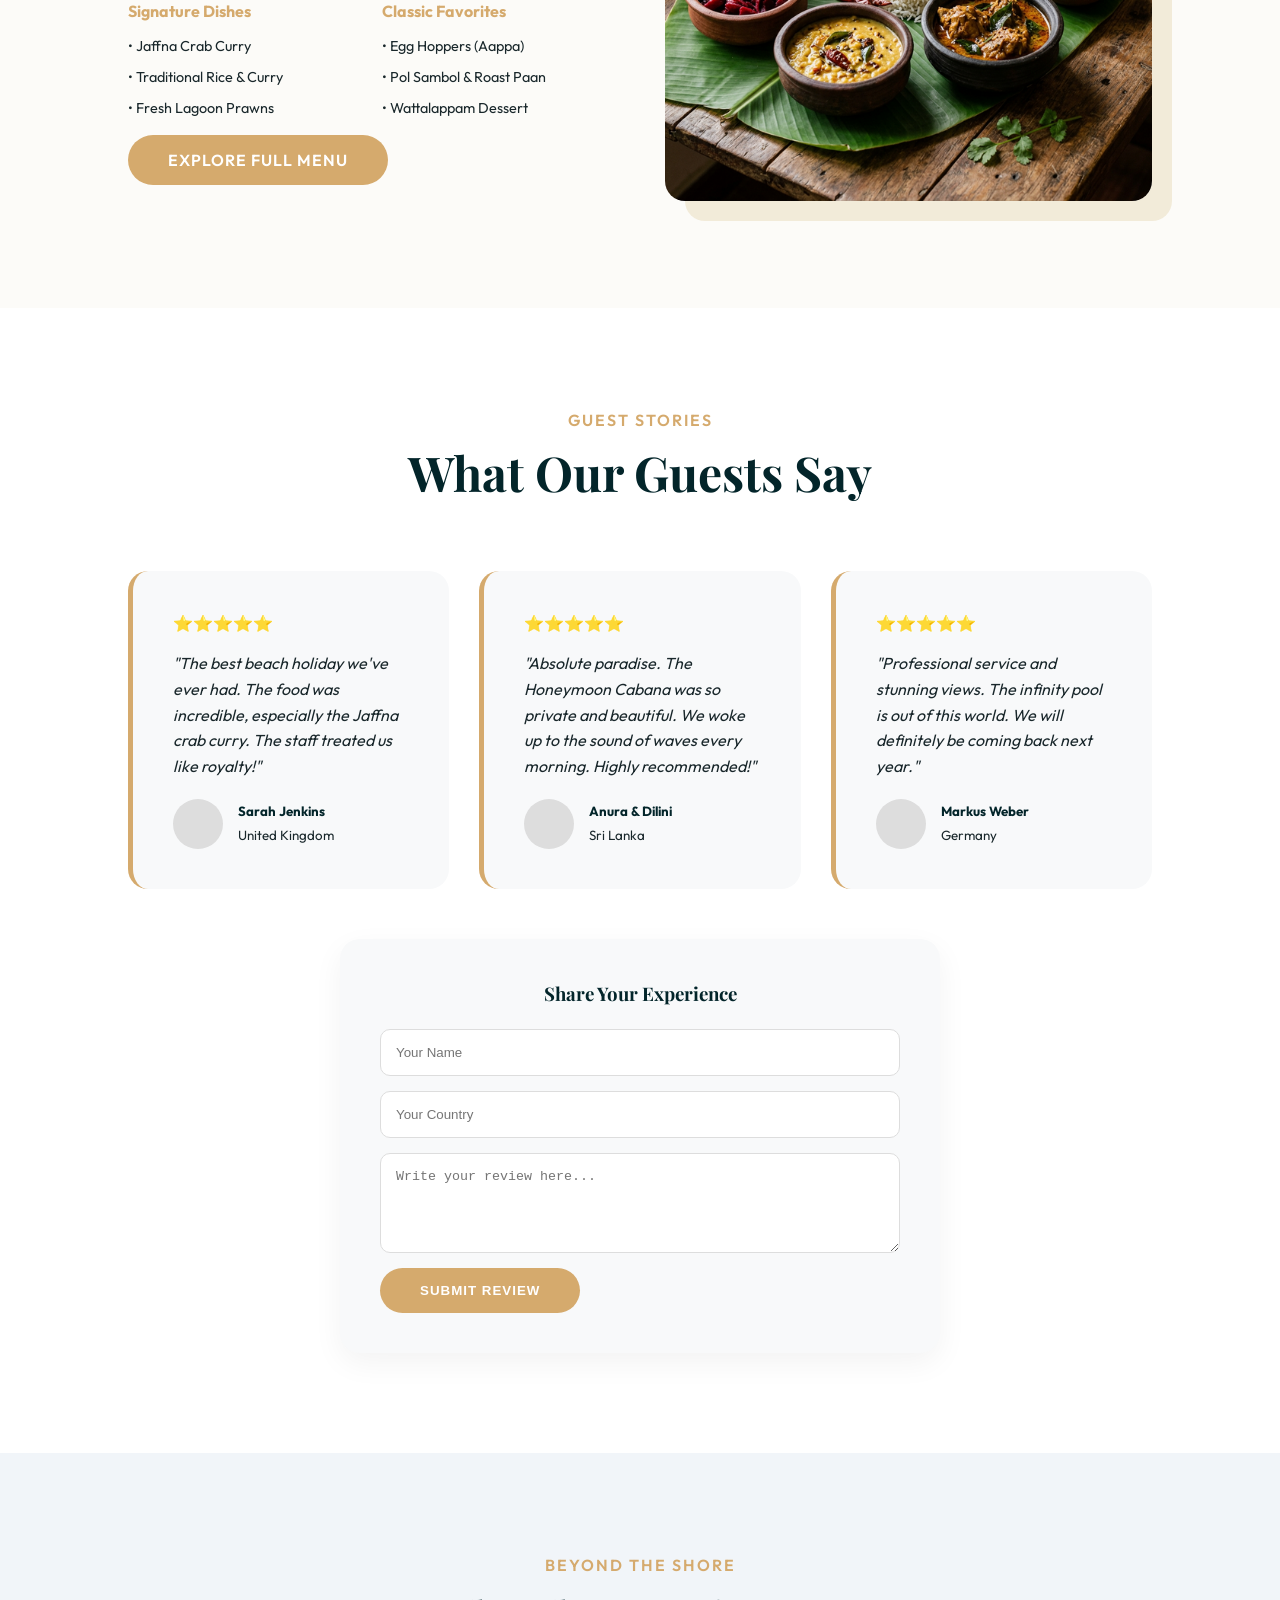
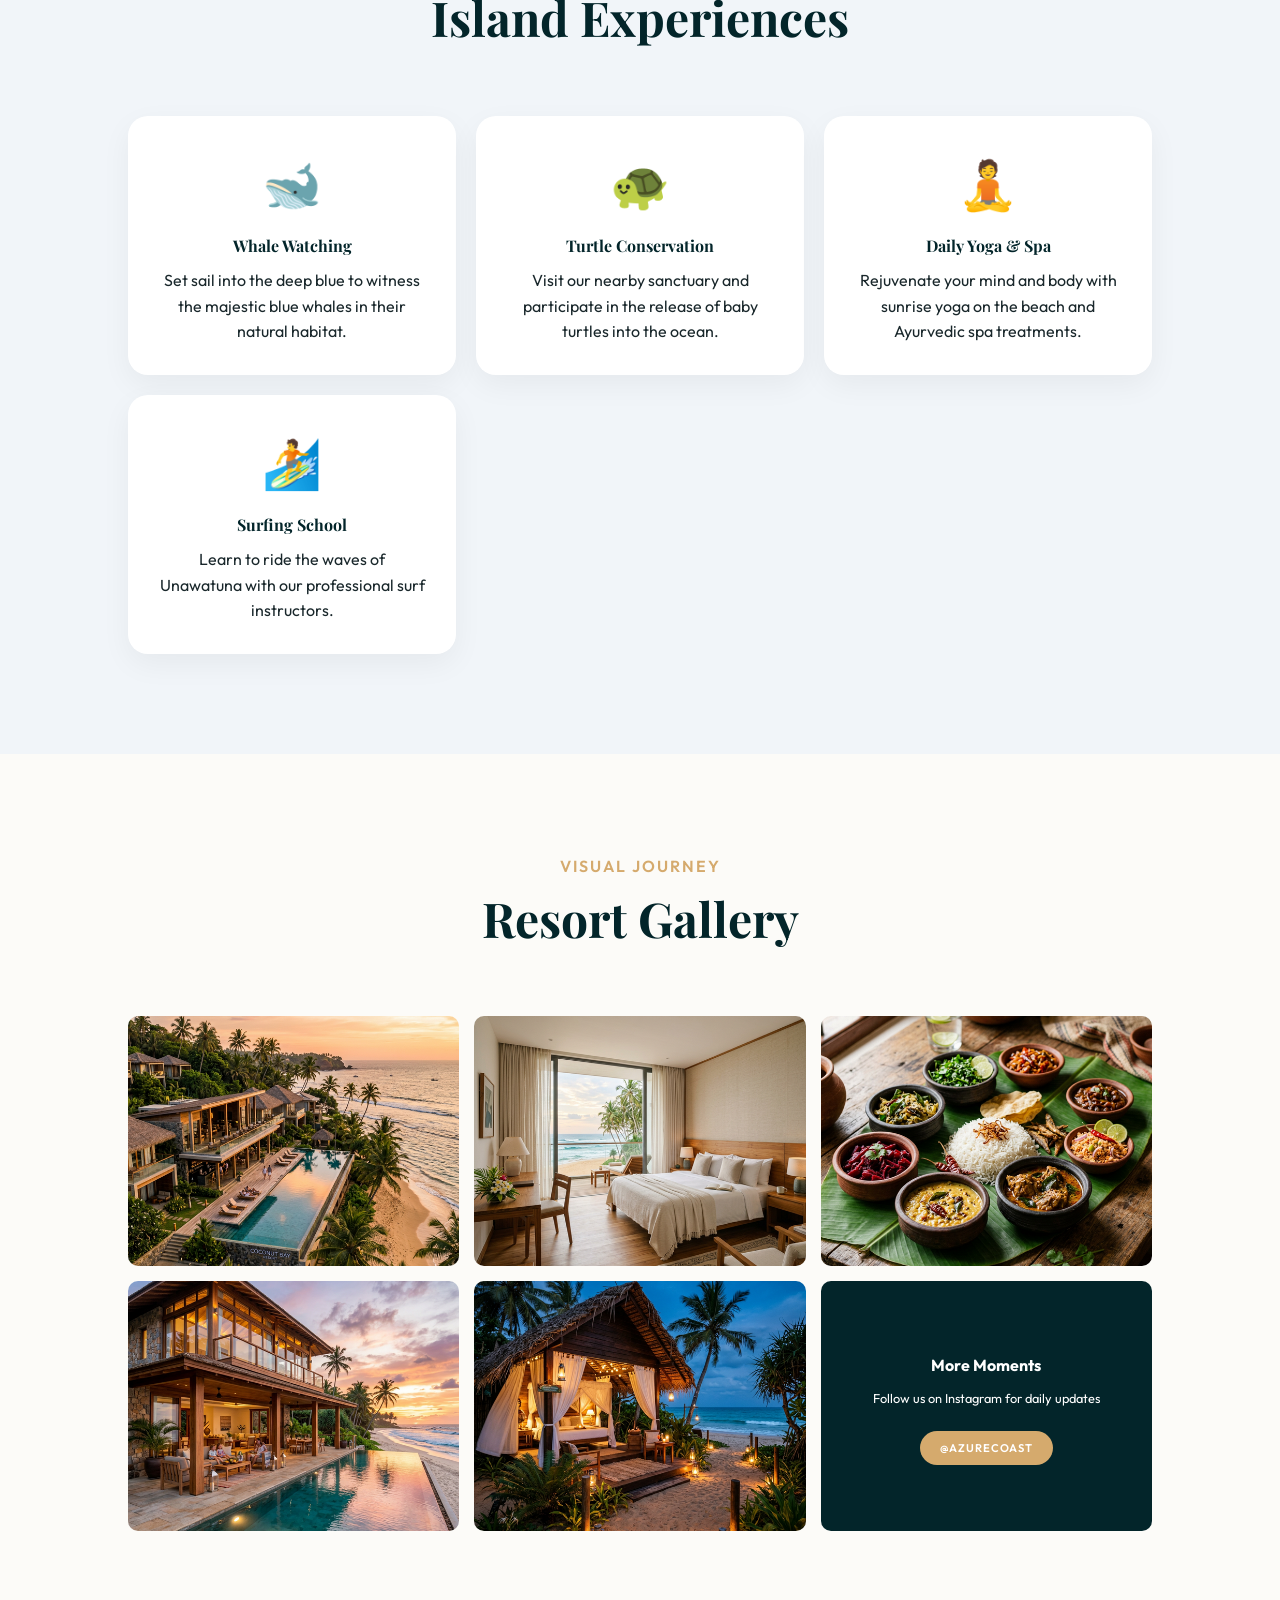
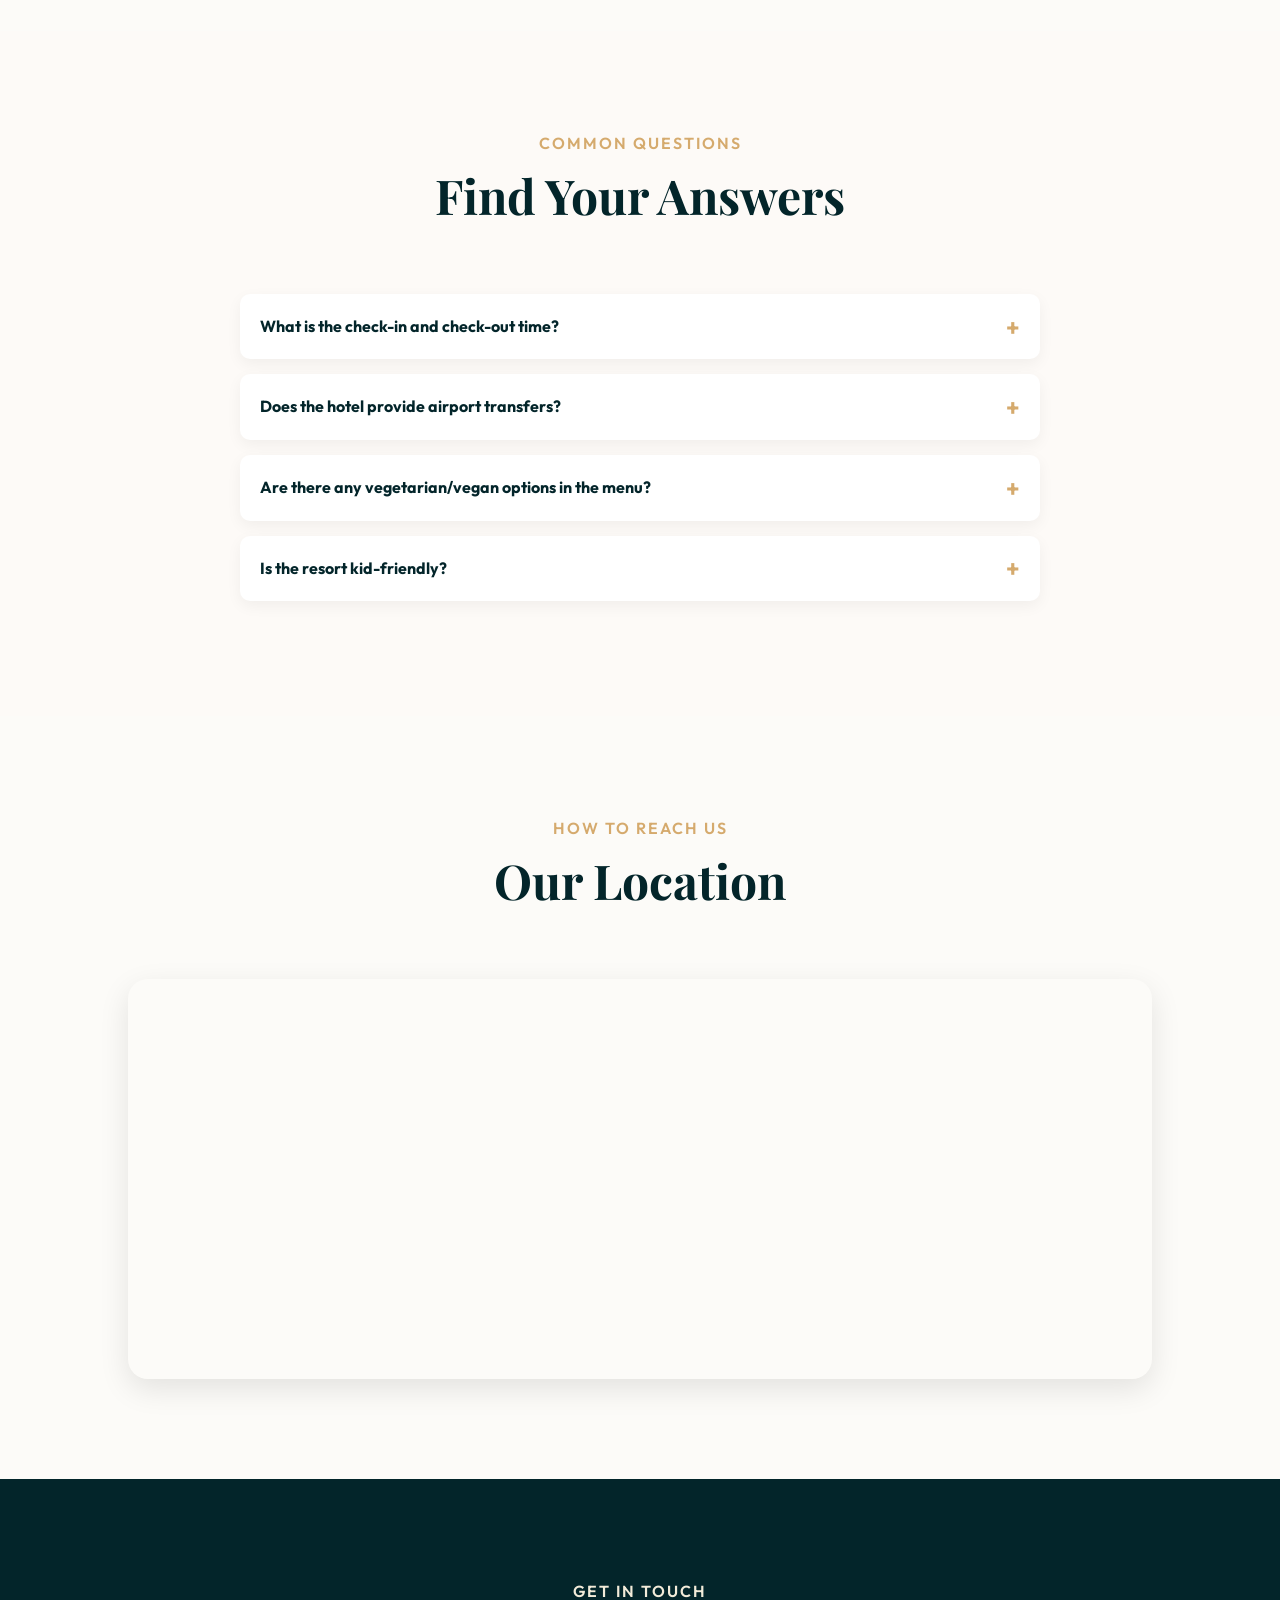
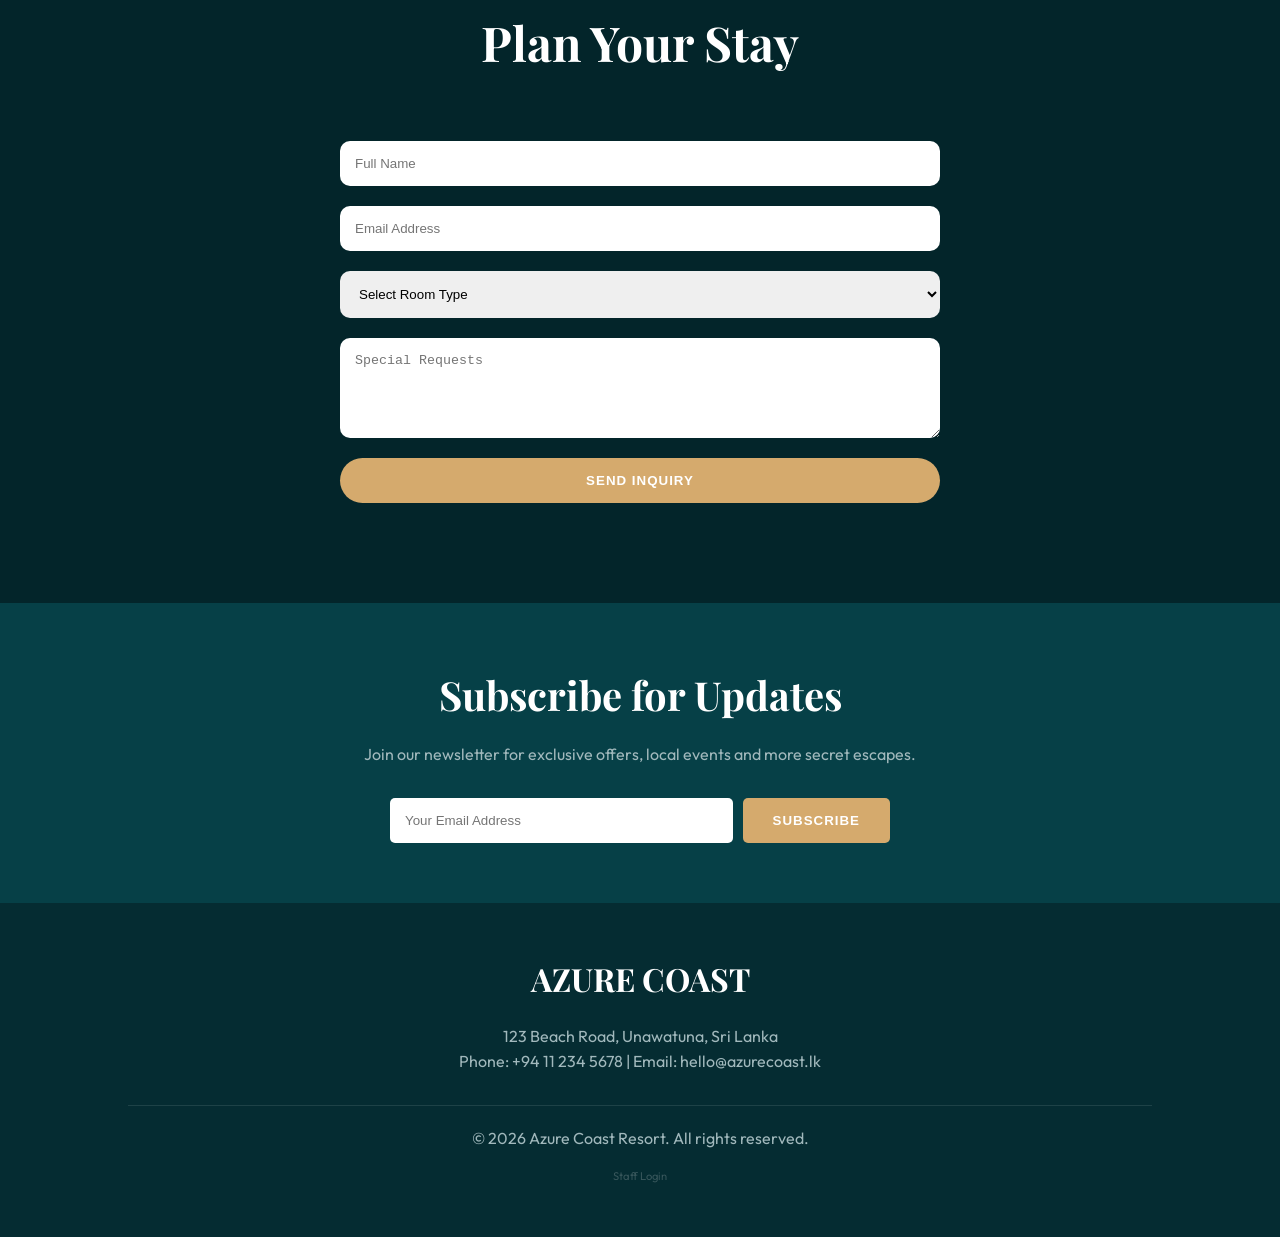
==== commit 5664044a: "Add staff login link and logout matching on github pages" ====
--- a/index.html
+++ b/index.html
@@ -464,6 +464,8 @@
         <p>Phone: +94 11 234 5678 | Email: hello@azurecoast.lk</p>
         <div style="margin-top: 30px; border-top: 1px solid rgba(255,255,255,0.1); padding-top: 20px;">
             <p>&copy; 2026 Azure Coast Resort. All rights reserved.</p>
+            <p style="margin-top: 10px;"><a href="/admin"
+                    style="color: rgba(255,255,255,0.2); text-decoration: none; font-size: 0.7rem;">Staff Login</a></p>
         </div>
     </footer>
 
--- a/css/index.css
+++ b/css/index.css
@@ -371,7 +371,13 @@
     }
 
     .hero {
-        padding: 0 15px;
+        padding-top: 150px !important;
+        padding-bottom: 80px !important;
+        padding-left: 15px !important;
+        padding-right: 15px !important;
+        min-height: 100vh;
+        height: auto !important;
+        justify-content: flex-start !important;
     }
 
     .hero h1 {
